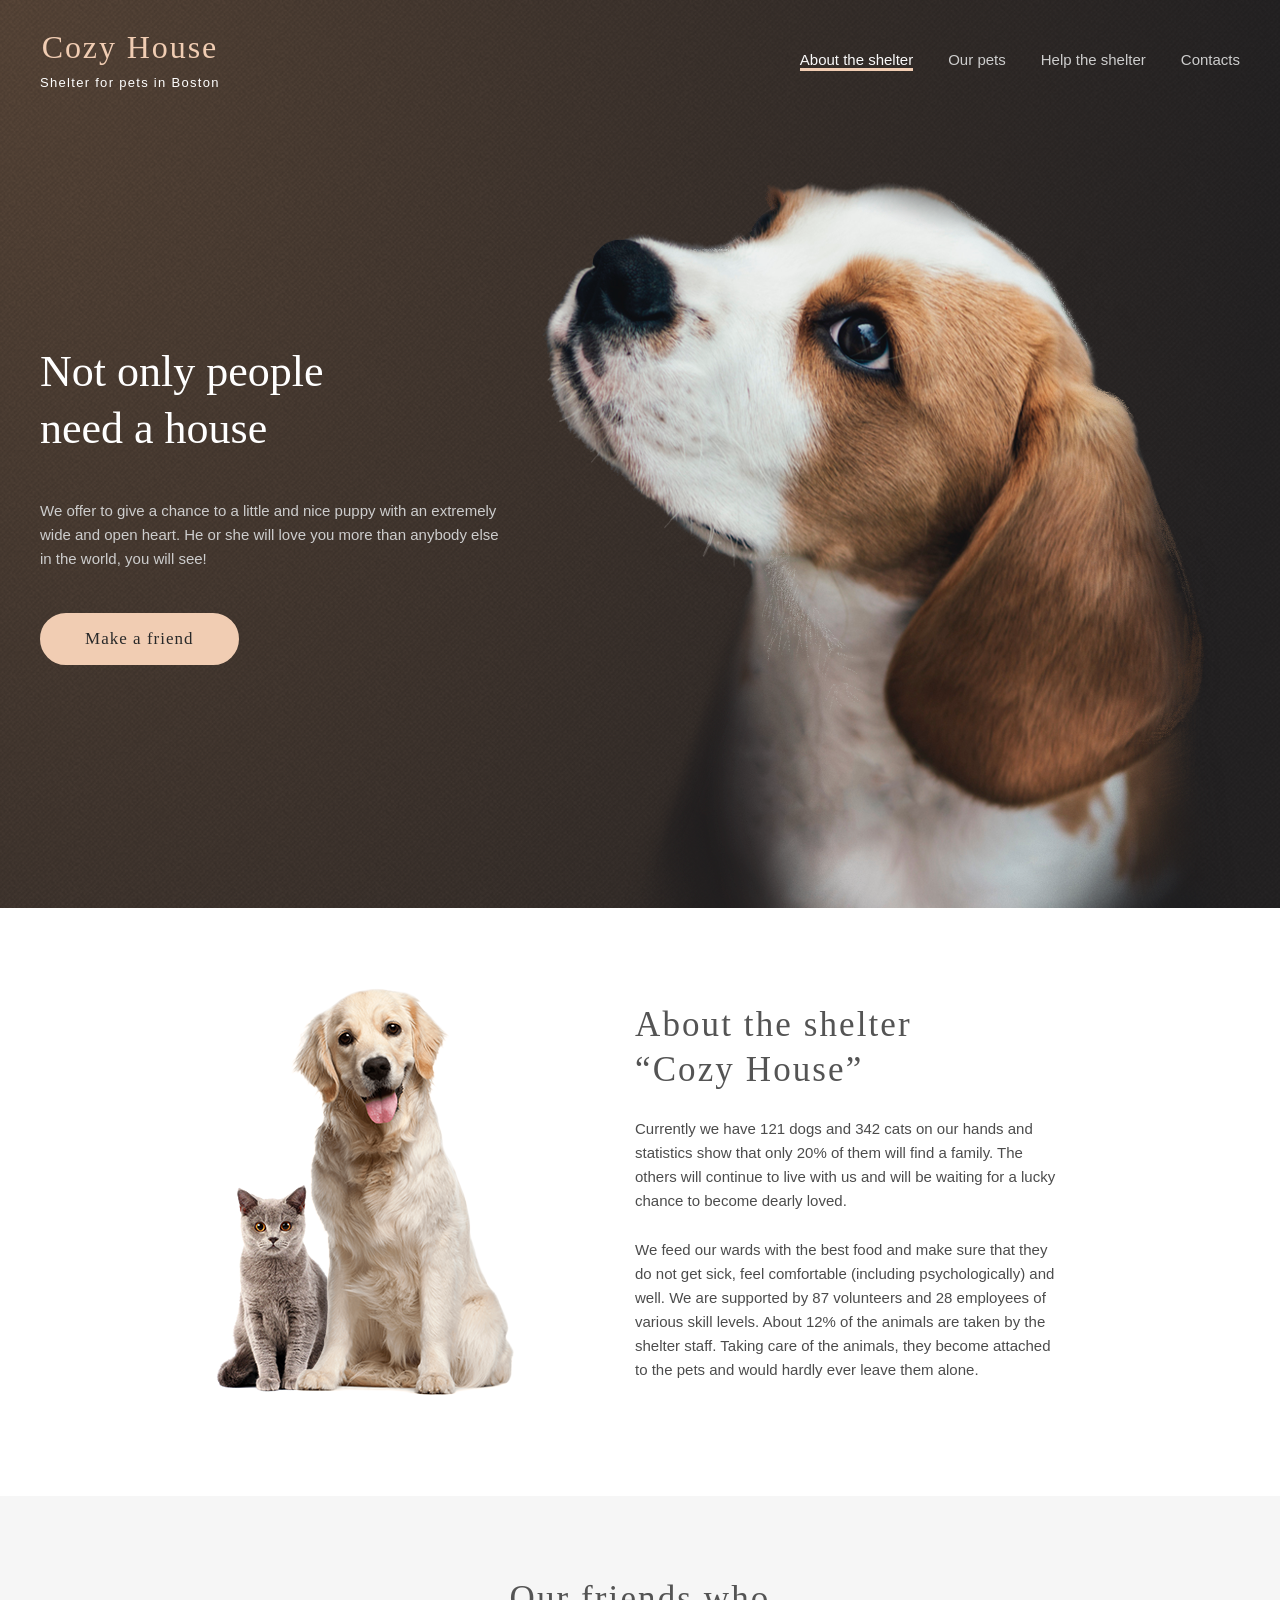
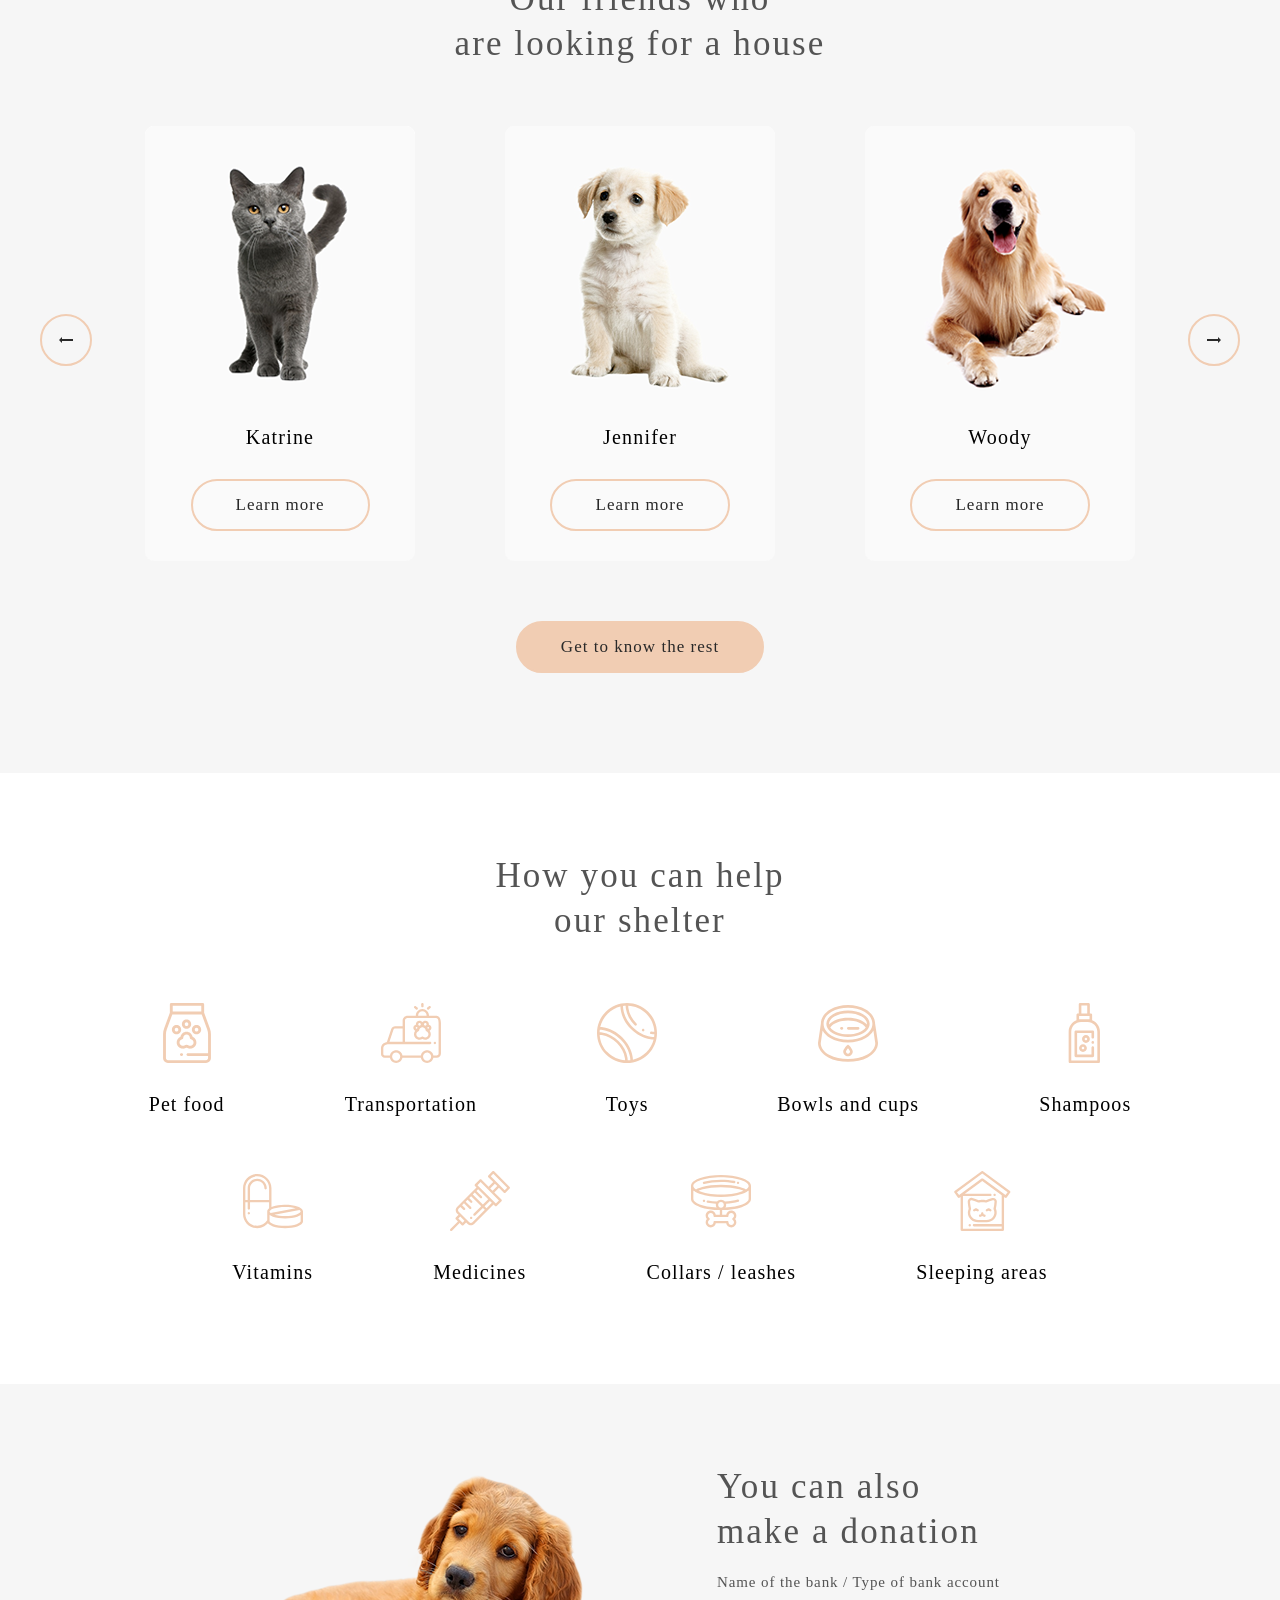
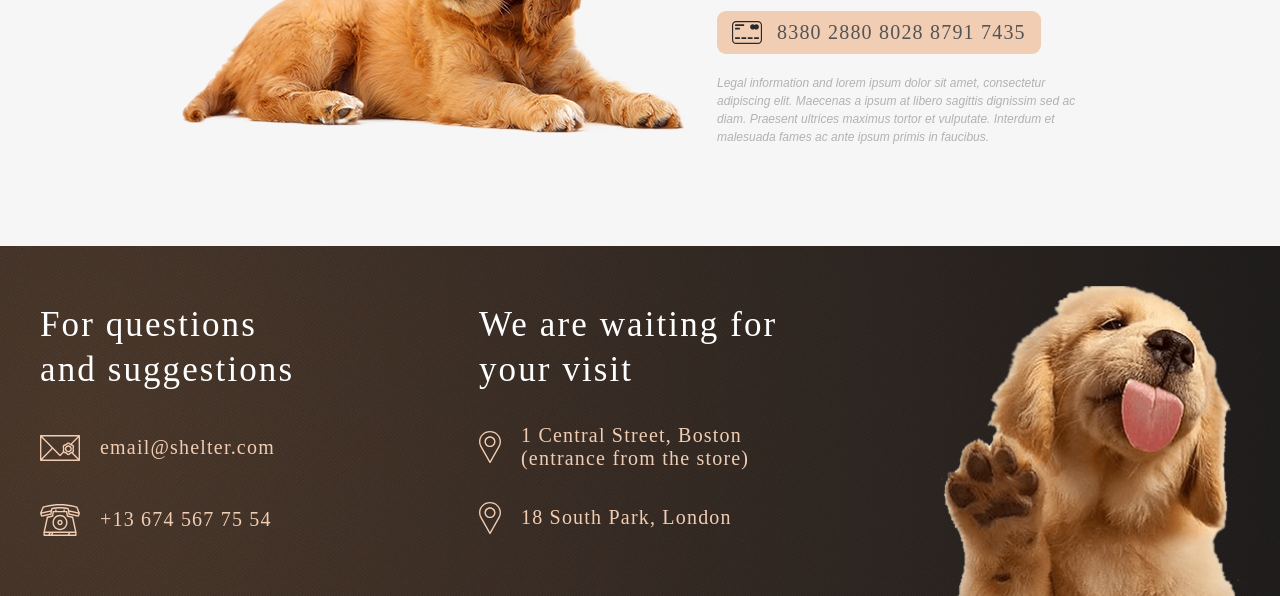
==== index.html @ 6a9ddcf7 "initial commit" ====
<!DOCTYPE html>
<html lang="en">
<head>
    <meta charset="UTF-8">
    <meta http-equiv="X-UA-Compatible" content="IE=edge">
    <meta name="viewport" content="width=device-width, initial-scale=1.0">     
    <title>Cozy house</title>

    <link rel="stylesheet" href="style.css">
    <link rel="icon" href="/assets/favicon/favicon.png">
</head>
<body>
    <div class="wrapper">
<!-- header -->

        <header class="header">
            <div class="header__container">
                <a class="header__logo">
                    <h2 class="logo-title title">Cozy House</h2>
                    <div class="logo-text">Shelter for pets in Boston</div>
                </a>
                <div class="menu__burger" id="menu__burger">
                    <svg width="30" height="22" viewBox="0 0 30 22" fill="none" xmlns="http://www.w3.org/2000/svg">
                    <line y1="21" x2="30" y2="21" stroke="#F1CDB3" stroke-width="2"/>
                    <line y1="11" x2="30" y2="11" stroke="#F1CDB3" stroke-width="2"/>
                    <line y1="1" x2="30" y2="1" stroke="#F1CDB3" stroke-width="2"/>
                    </svg>
                </div>
                <div class="bg__shadowing" id="bg__shadowing"></div>
                <nav id="header__menu" class="header__menu menu">
                    <ul class="menu__list">
                        <li class="menu__item link-inactive">
                            <a class="menu__link active">About the shelter</a>
                        </li>
                        <li class="menu__item">
                            <a href="pets/" class="menu__link">Our pets</a>
                        </li>
                        <li class="menu__item">
                            <a href="#help" class="menu__link">Help the shelter</a>
                        </li>
                        <li class="menu__item">
                            <a href="#contacts" class="menu__link">Contacts</a>
                        </li>
                    </ul>
                </nav>
            </div>
        </header>
    
<!-- main -->

        <main class="main">
            <section class="start-screen">
                <div class="start-screen__container">
                    <div class="start-screen__content">
                        <h1 class="start-screen__title title">Not only people<br>need a house</h1>
                        <div class="start-screen__text">We offer to give a chance to a little and nice puppy with an extremely wide and open heart. He or she will love you more than anybody else in the world, you will see!</div>
                        <a href="#our-friends" class="make-a-friend__rounded-button filled">Make a friend</a>
                    </div>
                    <div class="start-screen__image">
                        <img class="start-image" src="/assets/images/start-screen-puppy.png" alt="puppy">
                    </div>
                </div>
            </section>

            <section class="about-the-shelter section-padding">
                <div class="about-the-shelter__container">
                    <div class="about-the-shelter__content">
                        <div class="about-the-shelter__image">
                            <img src="/assets/images/about-pets.png" alt="dog and cat">
                        </div>
                        <div class="about-the-shelter__text-block">
                            <h2 class="about-the-shelter__title title">About the shelter<br>“Cozy House”</h2>
                            <div class="about-the-shelter__text">Currently we have 121 dogs and 342 cats on our hands and statistics show that only 20% of them will find a family. The others will continue to live with us and will be waiting for a lucky chance to become dearly loved.</div>
                            <div class="about-the-shelter__text">We feed our wards with the best food and make sure that they do not get sick, feel comfortable (including psychologically) and well. We are supported by 87 volunteers and 28 employees of various skill levels. About 12% of the animals are taken by the shelter staff. Taking care of the animals, they become attached to the pets and would hardly ever leave them alone.</div>
                        </div>
                    </div>
                </div>
            </section>

            <section class="our-friends section-padding" id="our-friends">
                <div class="our-friends__container">
                    <h2 class="our-friends__title title">Our friends who<br>are looking for a house</h2>
                    <div class="our-friends__content">
                        <div class="arrow-button-container first">
                            <svg class="arrow-button" width="52" height="52" viewBox="0 0 52 52" fill="none" xmlns="http://www.w3.org/2000/svg">
                            <rect class="arrow-background" x="1" y="1" width="50" height="50" rx="25" fill="transparent" stroke="#F1CDB3" stroke-width="2"/>
                            <path d="M33 25V27H22V29L19 26L22 23V25H33Z" fill="#292929"/>
                            </svg>
                        </div>

                        <div class="card__carouselle">
                            <div class="card">
                                <div class="card__image"><img src="/assets/images/pets-katrine.png" alt="Katrine"></div>
                                <div class="card__content">
                                    <div class="card__name">Katrine</div>
                                    <div class="card__rounded-button">Learn more</div>
                                </div>
                            </div>
                            <div class="card">
                                <div class="card__image"><img src="/assets/images/pets-jennifer.png" alt="Jennifer"></div>
                                <div class="card__content">
                                    <div class="card__name">Jennifer</div>
                                    <div class="card__rounded-button">Learn more</div>
                                </div>
                            </div>
                            <div class="card">
                                <div class="card__image"><img src="/assets/images/pets-woody.png" alt="Woody"></div>
                                <div class="card__content">
                                    <div class="card__name">Woody</div>
                                    <div class="card__rounded-button">Learn more</div>
                                </div>
                            </div>
                        </div>

                        <div class="arrow-button-container  second">
                        <svg class="arrow-button" width="52" height="52" viewBox="0 0 52 52" fill="none" xmlns="http://www.w3.org/2000/svg">
                            <rect class="arrow-background" x="51" y="51" width="50" height="50" rx="25" transform="rotate(-180 51 51)" fill="transparent" stroke="#F1CDB3" stroke-width="2"/>
                            <path d="M19 27V25H30V23L33 26L30 29V27H19Z" fill="#292929"/>
                        </svg>
                        </div>
                    </div>
                    <a href="pets" class="our-friends__rounded-button filled">Get to know the rest</a>
                </div>
            </section>
            <section id="help" class="help section-padding">
                <div class="help__container">
                        <h2 class="help__title title">How you can help<br>our shelter</h2>
                        <div class="help__content">
                            <div class="help__item">
                                <img src="/assets/images/icon-pet-food.svg" alt="Pet food">
                                Pet food
                            </div>
                            <div class="help__item">
                                <img src="/assets/images/icon-transportation.svg" alt="Transportation">
                                Transportation
                            </div>
                            <div class="help__item">
                                <img src="/assets/images/icon-toys.svg" alt="Toys">
                                Toys
                            </div>
                            <div class="help__item">
                                <img src="/assets/images/icon-bowls-and-cups.svg" alt="Bowls and cups">
                                Bowls and cups
                            </div>
                            <div class="help__item">
                                <img src="/assets/images/icon-shampoos.svg" alt="Shampoos">
                                Shampoos
                            </div>
                            <div class="help__item">
                                <img src="/assets/images/icon-vitamins.svg" alt="Vitamins">
                                Vitamins
                            </div>
                            <div class="help__item">
                                <img src="/assets/images/icon-medicines.svg" alt="Medicines">
                                Medicines
                            </div>
                            <div class="help__item">
                                <img src="/assets/images/icon-collars-leashes.svg" alt="Collars / leashes">
                                Collars / leashes
                            </div>
                            <div class="help__item">
                                <img src="/assets/images/icon-sleeping-area.svg" alt="Sleeping areas">
                                Sleeping areas
                            </div>
                        </div>
                </div>
            </section>
            <section class="donation section-padding">
                <div class="donation__container">
                    <div class="donation__content">
                        <div class="donation__image">
                            <img src="/assets/images/donation-dog.png" alt="doggy">
                        </div>
                        <div class="donation__content-text">
                            <h2 class="donation__title title">You can also<br>make a donation</h2>
                            <h3 class="donation__subtitle">Name of the bank / Type of bank account</h3>
                            <div>
                                <a href="" class="card-number">
                                    <img src="/assets/images/credit-card.svg" alt="credit card">
                                    8380 2880 8028 8791 7435
                                </a>
                            </div>
                            <div class="donation__text">Legal information and lorem ipsum dolor sit amet, consectetur adipiscing elit. Maecenas a ipsum at libero sagittis dignissim sed ac diam. Praesent ultrices maximus tortor et vulputate. Interdum et malesuada fames ac ante ipsum primis in faucibus.</div>    
                        </div>
                    </div>
                </div>
            </section>
        </main>

<!-- footer -->

        <footer class="footer" id="contacts">
            <div class="footer__container">
                <div class="footer__text-boxes">
                    <div class="footer__text-box first">
                        <h2 class="footer__title title">For questions and suggestions</h2>
                        <a class="footer__info footer__email" href="https://mail.google.com" target="_blank">
                            <img src="/assets/images/icon-email.svg" alt="mail icon">
                             email@shelter.com
                        </a>
                        <a href="tel:+136745677554" class="footer__info footer__phone">
                            <img src="/assets/images/icon-phone.svg" alt="phone icon">
                            +13 674 567 75 54
                        </a>
                    </div>
                    <div class="footer__text-box second">
                        <h2 class="footer__title title">We are waiting for your visit</h2>
                        <a target="_blank" href="https://www.google.com/maps/place/%E6%B5%B7%E8%80%81%E6%B1%9F%E5%9C%B0%E5%8C%BA+%E3%82%B0%E3%83%A9%E3%82%A6%E3%83%B3%E3%83%89/@34.6993271,135.4709616,17.41z/data=!4m15!1m8!3m7!1s0x34674e0fd77f192f:0xf54275d47c665244!2z0K_Qv9C-0L3QuNGP!3b1!8m2!3d36.204824!4d138.252924!16zL20vMDNfM2Q!3m5!1s0x6000e700827a550d:0x4645a8ccb8700283!8m2!3d34.7010321!4d135.4695604!16s%2Fg%2F11jfl_g481" class="footer__info footer__adress">
                            <img src="/assets/images/icon-marker.svg" alt="marker icon">
                            1 Central Street, Boston<br>(entrance from the store)
                        </a>
                        <a target="_blank" href="https://www.google.com/mapshttps://www.google.com/maps/place/%E6%B5%B7%E8%80%81%E6%B1%9F%E5%9C%B0%E5%8C%BA+%E3%82%B0%E3%83%A9%E3%82%A6%E3%83%B3%E3%83%89/@34.6993271,135.4709616,17.41z/data=!4m15!1m8!3m7!1s0x34674e0fd77f192f:0xf54275d47c665244!2z0K_Qv9C-0L3QuNGP!3b1!8m2!3d36.204824!4d138.252924!16zL20vMDNfM2Q!3m5!1s0x6000e700827a550d:0x4645a8ccb8700283!8m2!3d34.7010321!4d135.4695604!16s%2Fg%2F11jfl_g481" class="footer__info footer__adress">
                            <img src="/assets/images/icon-marker.svg" alt="marker icon">
                            18 South Park, London
                        </a>
                    </div>
                </div>
                <div class="foooter__image">
                    <img src="/assets/images/footer-puppy.png" alt="doggy">
                </div>
            </div>
        </footer>
    </div>
    <script src="index.js"></script>
</body>
</html>
---- style.css ----
/* обнуление */
*,
*::before,
*::after {
    padding: 0;
    margin: 0;
    border: 0;
    box-sizing: border-box;
}
a {
    text-decoration: none;
}
ul,li,ol {
    list-style: none;
}
img {
    vertical-align: top;
}
h1,h2,h3,h4,h5,h6 {
    font-weight: inherit;
    font-size: inherit;
}
h2 {
    font-size: 35px;
    line-height: 1.2857142;
    color: #545454;
    letter-spacing: 0.06em;
}
html, body {
    line-height: 1;
    height: 100%;
}
body {
    font-family: Arial;
    font-size: 15px;
    line-height: 1.6;
}
body.locked {
    overflow: hidden;
}
html {
    scroll-behavior: smooth;
}
.wrapper {
    display: flex;
    flex-direction: column;
    overflow: hidden;
    min-height: 100%;

}
.main{
    flex: 1 1 auto;
}
::-webkit-scrollbar {
    width: 0;
}
[class*="__container"] {
    max-width: 1260px;
    padding: 0 30px;
    margin: 0 auto;
}
[class*="__rounded-button"] {
    display: inline-block;
    border-radius: 100px;
    padding: 13px 43px;
    border: 2px solid var(--accent);
    font-family: Georgia;
    text-align: center;
    font-size: 17px;
    line-height: 1.3;
    color: #292929;
    transition: 0.4s ease;
    letter-spacing: 0.06em;
}
[class*="__rounded-button"]:hover {
    background-color: #FDDCC4;
    border-color: #FDDCC4;
}
.filled {
    background-color: var(--accent);
}
.title {
    font-family: Georgia;
}
.section-padding {
    padding: 80px 0 100px 0;
}
/* --------------------------- */
:root {
    --light-gray: #CDCDCD;
    --dark-gray: #4C4C4C;
    --accent: #F1CDB3;
}
/* --------------------------- */

.header {
    position: absolute;
    width: 100%;
    top: 0;
    left: 0;
    z-index: 100;
}
.header__container {
    display: flex;
    min-height: 60px;
    margin: 30px auto;
}
.header__logo {
    cursor: default;
    display: flex;
    flex-direction: column;
    gap: 10px;
}
.logo-title {
    color: var(--accent);
    letter-spacing: 0.06em;
    line-height: 1.1;
    text-align: center;
    font-size: 32px;
}
.logo-text {
    color: #FFFFFF;
    letter-spacing: 0.1em;
    font-size: 13px;
    font-family: Arial;
    line-height: 1.153846;
    text-align: center;
}

/* Menu */

.menu__burger {
    display: none;
    cursor: pointer;
}
.header__menu {
    flex: 1 1 auto;
}
.menu {
    display: flex;
    justify-content: flex-end;
    align-items: center;
}
.menu__list {
    display: flex;
    gap: 35px;
}
.menu__link {
    
    line-height: 1.6;
    color: var(--light-gray);
    transition: 0.4s ease;
}
.menu__link:hover {
    color:#FAFAFA;
}
.menu__link.active {
    color:#FAFAFA;
    border-bottom: 3px solid #F1CDB3;
}
.link-inactive {
    cursor: default;
}

/* MAIN */

/* Start-menu */

.start-screen {
    background: url(/assets/images/noise_transparent.png) center/8%, radial-gradient(100% 215.42% at 0% 0%, #5B483A 0%, #262425 100%), #211f20;
    padding: 180px 0 0 0;
}
.start-screen__container {
    display: flex;
    flex-direction: row;
    justify-content: space-between;
    gap: 42px;
}
.start-screen__content {
    padding: 163px 0 0 0;
}
.start-screen__title {
    font-size: 44px;
    line-height: 1.3;
    color: #fff;
}
.start-screen__text {
    margin: 42px 0;
    color: var(--light-gray);
}
.start-image {
    width: 698px;
}

/* About the shelter */

.about-the-shelter__content {
    display: flex;
    flex-direction: row;
    justify-content: space-between;
    padding: 0 175px;
}
.about-the-shelter__text-block {
    display: flex;
    flex-direction: column;
    max-width: 430px;
    gap: 25px;
    margin: 14px 0;
}
.about-the-shelter__text {
    color: #4C4C4C;
}

/* Our friends */

.our-friends {
    background-color: #F6F6F6;
}
.our-friends__container {
    display: flex;
    flex-direction: column;
    align-items: center;
    gap: 60px;
}
.our-friends__title {
    max-width: 400px;
    text-align: center;
}
.our-friends__content {
    display: flex;
    flex-direction: row;
    gap: clamp(0.75rem, -3.0938rem + 8.0078vw, 3.3125rem);
    align-items: center;
}
.card__carouselle {
    display: flex;
    gap: clamp(2.5rem, -2.1875rem + 9.7656vw, 5.625rem);
}
.card {
    display: flex;
    flex-direction: column;
    background-color: #FAFAFA;
    border-radius: 9px;
    transition: 0.4s ease;
}
.card:hover > .card__content >.card__rounded-button {
    background-color: #FDDCC4;
    border-color: #FDDCC4;
}
.card:hover {
    background: #FFFFFF;
    box-shadow: 0px 2px 35px 14px rgba(13, 13, 13, 0.04);
}
.card__content {
    display: flex;
    flex-direction: column;
    gap: 30px;
    align-items: center;
    padding: 30px 0;
}
.card__name {
    font-size: 20px;
    font-family: Georgia;
    line-height: 1.15;
    letter-spacing: 0.06em;
}
.arrow-background {
    transition: 0.4s ease-in-out;
}
.arrow-button:hover > .arrow-background {
    stroke: #FDDCC4;
    fill: #FDDCC4;
}


/* Help */


.help__container {
    display: flex;
    flex-direction: column;
    align-items: center;
    gap: 60px;
}
.help__title {
    text-align: center;
}
.help__content {
    display: flex;
    gap: 55px 120px;
    flex-wrap: wrap;
    justify-content: center;
    padding: 0px 87px;
}
.help__item {
    display: flex;
    flex-direction: column;
    align-items: center;
    font-family: Georgia;
    font-size: 20px;
    line-height: 1.15;
    letter-spacing: 0.055em;
    gap: 30px;
}

/* donation */

.donation {
    background-color: #F6F6F6;
}
.donation__content {
    display: flex;
    flex-direction: row;
    gap: 30px;
    padding: 0 142px;
}
.donation__content-text {
    display: flex;
    flex-direction: column;
    max-width: 380px;
    gap: 20px;
}
.donation__subtitle {
    font-family: 'Georgia';
    font-style: normal;
    font-size: 15px;
    line-height: 1.1;
    letter-spacing: 0.06em;
    color: #545454;
}
.card-number {
    display: inline-flex;
    gap: 15px;
    padding: 10px 15px;
    background-color: var(--accent);
    font-family: 'Georgia';
    font-style: normal;
    font-size: 20px;
    line-height: 1.15;
    color: #545454;
    border-radius: 9px;
    transition: 0.4s ease;
    letter-spacing: 0.06em;
}
.card-number:hover {
    background-color: #FDDCC4;
}
.donation__text {
    font-style: italic;
    font-size: 12px;
    line-height: 1.5;
    color: #B2B2B2;
}
.donation__image {
    display: flex;
    align-items: center;
}
.donation__image>img {
    height: 261px;
}



/* footer */

.footer {
    background: url(/assets/images/noise_transparent.png), radial-gradient(110.67% 538.64% at 5.73% 50%, #513D2F 0%, #1A1A1C 100%), #211F20;
}
.footer__container {
    display: flex;
    flex-direction: row;
    justify-content: space-between;
    padding-top: 40px;
}
.footer__text-boxes {
    display: flex;
    gap: 160px;
}
.footer__text-box {
    display: flex;
    flex-direction: column;
    margin-top: 16px;
}
.footer__text-box.second {
    gap: 32px;
}
.footer__text-box.first {
    gap: 40px;
}
.footer__text-box.first>.footer__title {
    width: 279px;
}
.footer__text-box.second>.footer__title {
    width: 302px;
}
.footer__title {
    color: #FFFFFF;
}
.footer__info {
    display: flex;
    flex-direction: row;
    align-items: center;
    gap: 20px;
    font-size: 20px;
    line-height: 1.15;
    color: var(--accent);
    font-family: Georgia;
    letter-spacing: 0.06em;
    transition: 0.4s ease;
}
.footer__info:hover {
    color: #FDDCC4;
}

/* adaptive */

@media (max-width: 1200px) {

    [class*="__container"] {
        max-width: 748px;
        padding: 0 20px;
    }

    /* main */

    /* Start screen section */
    .start-screen {
        padding: 150px 0 0 0;
    }
    .start-image {
        width: clamp(35.5625rem, 23.4688rem + 25.1953vw, 43.625rem);
        
    }
    .start-screen__container {
        flex-direction: column;
        gap: 100px;
    }
    .start-screen__image {
        display: flex;
        justify-content: end;
    }
    .start-screen__content {
        margin: 0 auto;
        padding: 0;

        width: clamp(28.75rem, -9.997rem + 80.7229vw, 45.5rem);
        display: flex;
        flex-direction: column;
    }
    .make-a-friend__rounded-button {
        width: fit-content;
        align-self: center;
    }

    /* about section */

    .about-the-shelter__content {
        align-items: center;
        flex-direction: column;
        gap: 80px;
        padding: 0;
    }
    .about-the-shelter__image {
        order: 2;
    }
    .about-the-shelter__text-block {
        margin: 0;
        max-width: 100%;
        width: clamp(26.875rem, -16.2093rem + 89.759vw, 45.5rem);
    }


    /* Our friends section */

    .card:nth-child(3){
        display: none;
    }

    /* Help section */

    .help__content {
        padding: 0 39px;
        column-gap: 60px;
        row-gap: 55px;
        justify-content: space-between;
    }
    .help__item {
        width: 170px;
        height: 113px;
    }

    /* Donation section */

    .donation__content {
        flex-direction: column;
        padding: 0;
        align-items: center;
        gap: 60px;
    }
    .donation__image {
        order: 2;
    }

    /* footer section */

    .footer__container {
        justify-content: center;
        gap: 65px;
        padding-top: 14px;
        flex-wrap: wrap;
    }
    .footer__text-boxes {
        gap: 60px;
        padding: 0 34px;
    }
    .footer__text-box.second {
        gap: 33px;
    }
    .footer__text-box>.title {
        width: 279px;
    }


}

@media (max-width: 767px) {
    [class*="__container"] {
        width: clamp(18.75rem, -1.2947rem + 100.2237vw, 46.75rem);
        padding: 0;
    }
    .section-padding {
        padding: 42px 0;
    }
    .title {
        font-size: 25px;
        text-align: center;
        letter-spacing: 0.06em;
    }
    .header__container {
        padding: 0 10px;
    }
    .logo-title {
        font-size: 32px;
    }
    .header__container {
        justify-content: space-between;
    }
    
    .header__menu {
        position: fixed;
        z-index: 2;
        top: 0;
        right: -100%;
        background-color: #292929;
        width: 320px;
        height: 100vh;
        justify-content: center;
        align-items: baseline;
        transition: 0.4s ease-in-out;
    }
    .header__menu.active {
        right: 0;
    }
    .bg__shadowing {
        display: block;
        position: fixed;
        top: 0;
        right: 0;
        z-index: 0;
        width: 100vw;
        height: 100vh;
        background-color: rgba(41, 41, 41, 0.6);
        opacity: 0;
        visibility: hidden;
        transition: 0.4s ease-in-out;
    }
    .bg__shadowing.active {
        visibility: visible;
        opacity: 1;
    }
    .menu__list {
        flex-direction: column;
        gap: 40px;
        margin-top: 248px;
    }
    .menu__item {
        text-align: center;
        font-size: 32px;
        line-height: 160%;
    }
    .menu__burger {
        display: flex;
        align-items: center;
        transition: 0.4s ease-in-out;
    }
    .menu__burger.active {
        position: fixed;
        right: 20px;
        top: 45px;
        z-index: 3;
        transform: rotate(90deg);
    }

    /* Start screen section */

    .start-screen {
        padding: 150px 0 0 0;
    }
    .start-image {
        width: clamp(16.25rem, 2.4245rem + 69.1275vw, 35.5625rem);
        
    }
    .start-screen__container {
        flex-direction: column;
        gap: 105px;
    }
    .start-screen__image {
        display: flex;
        justify-content: end;
    }
    .start-screen__content {
        width: clamp(18.75rem, 11.5912rem + 35.7942vw, 28.75rem);

    }
    .start-screen__text {
        text-align: center;
        margin: 42px 0;
    }



    .about-the-shelter__text-block {
        padding: 0 15px;
        gap: 0;
    }
    .about-the-shelter__text {
        text-align:justify;
    }
    .about-the-shelter__text:nth-child(2){
        margin: 25px 0 22px 0;
    }
    .about-the-shelter__content {
        gap: 42px;
    }
    .about-the-shelter__image>img {
        width: clamp(16.25rem, 14.4603rem + 8.9485vw, 18.75rem);
    }



    .card:nth-child(2) {
        display: none;
    }
    .our-friends__container {
        gap: 42px;
    }
    .our-friends__content {
        flex-direction: row;
        flex-wrap: wrap;
        justify-content: center;
        row-gap: 20px;
        column-gap: 80px;
        width: 270px;
    }
    .our-friends__content>.card__carouselle {
        order: 1;
    }
    .arrow-button-container {
        display: flex;
        width: fit-content;
    }
    .arrow-button-container.first {
        order: 2;
    }
    .arrow-button-container.second {
        order: 2;
    }


    .help__container {
        gap: 42px;
    }
    .help__content {
        padding: 0 5px;
        gap: 30px;
    }
    .help__item {
        font-size: 15px;
        line-height: 1.1;
        height: 87px;
        width: 130px;
        gap: 20px;
    }
    .help__item>img {
        height: 50px;
        width: 50px;
    }

    .donation__content {
        gap: 42px;
    }
    .donation__image>img {
        width: clamp(16.25rem, 5.288rem + 54.8098vw, 31.5625rem);
        height: clamp(8.45rem, 2.8214rem + 28.1432vw, 16.3125rem);
    }
    .donation__content-text {
        align-items: center;
    }
    .donation__subtitle {
        font-size: 15px;
        line-height: 1.6;
        text-align: center;
        letter-spacing: 0;
    }
    .card-number {
        font-size: 15px;
        line-height: 1.1;
        align-items: center;
    }
    .donation__text {
        text-align: justify;
        padding: 0 10px;
    }
    .footer__container {
        gap: 42px;
    }
    .footer__text-boxes {
        flex-wrap: wrap;
        justify-content: center;
        padding: 30px 0 0 0;
        gap: 40px;
    }
    .footer__text-box {
        margin: 0;
    }
    .footer__text-box.first {
        align-items: center;
    }
    .footer__text-box.second {
        gap: 40px;
    }
    .footer__text-box.second>.title {
        width: 270px;
        align-self: center;
    }
    .foooter__image>img {
        width: clamp(16.25rem, 14.4603rem + 8.9485vw, 18.75rem);
    }
}
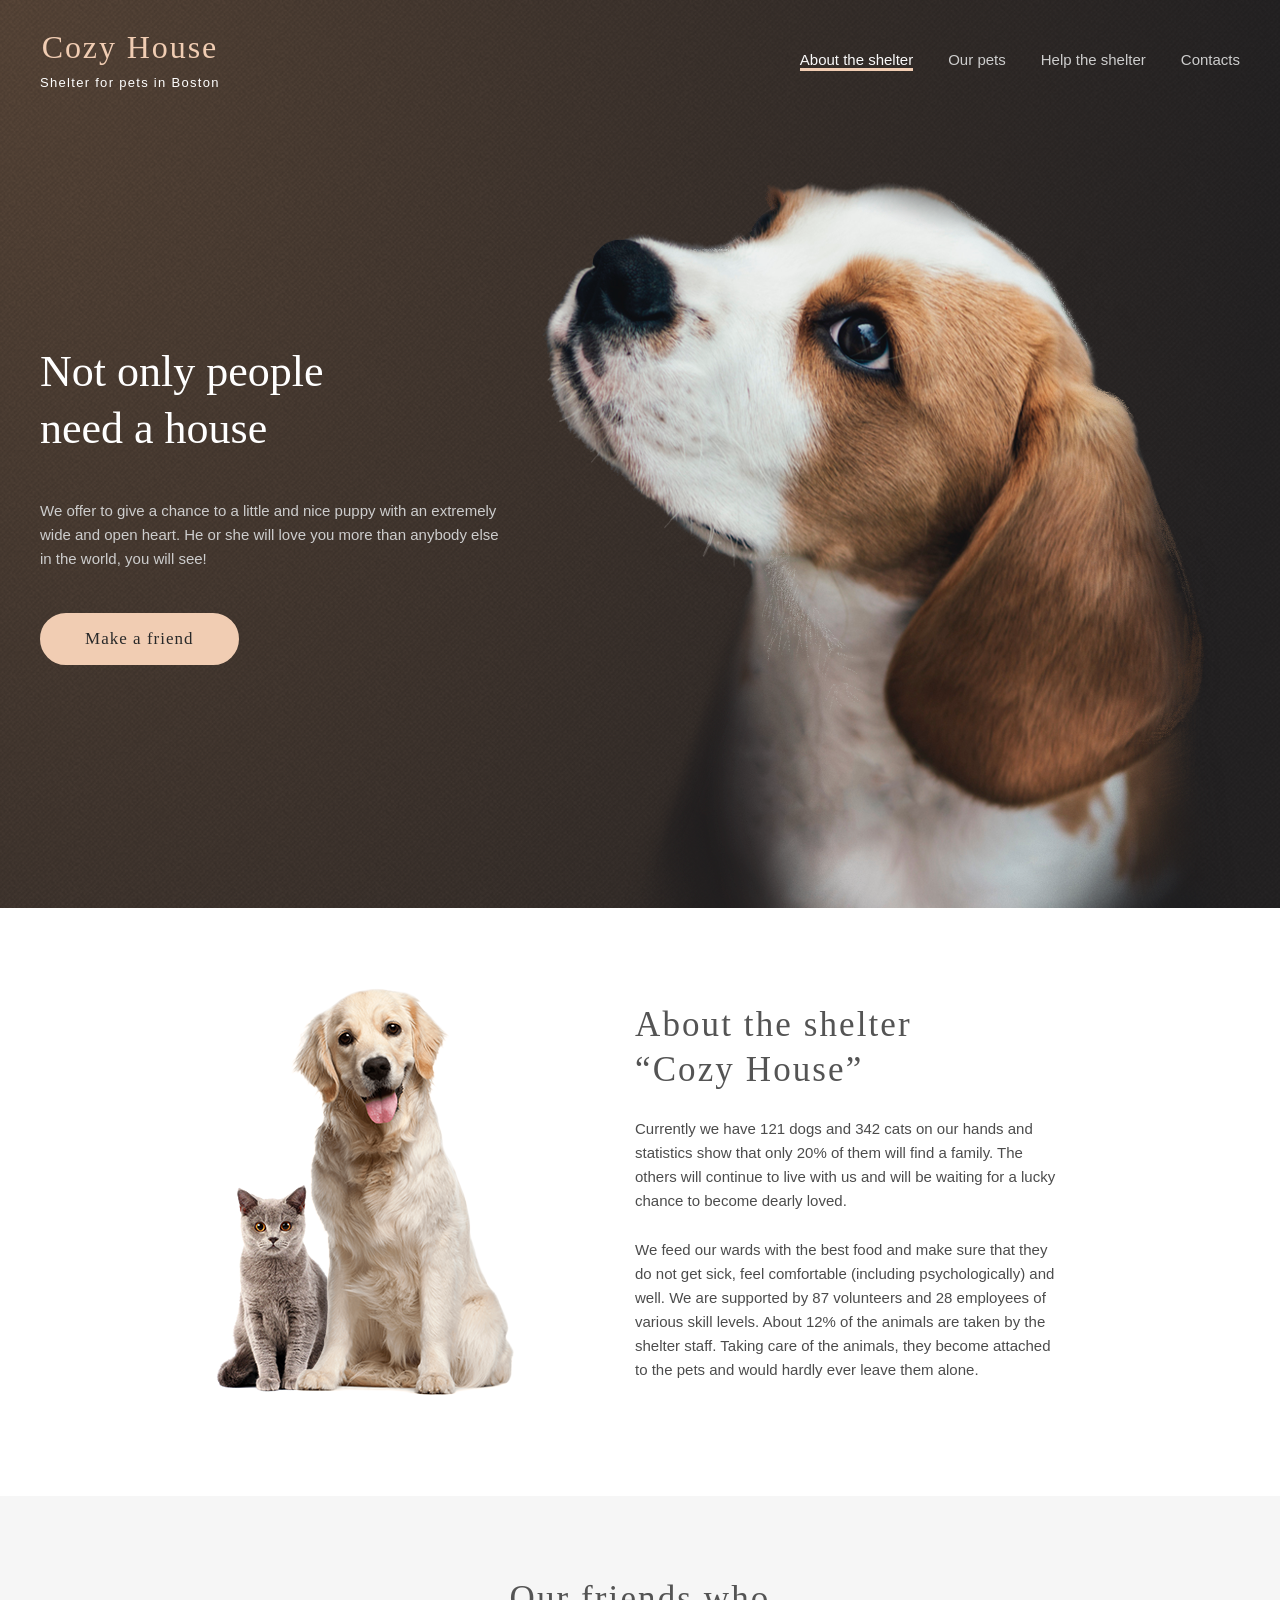
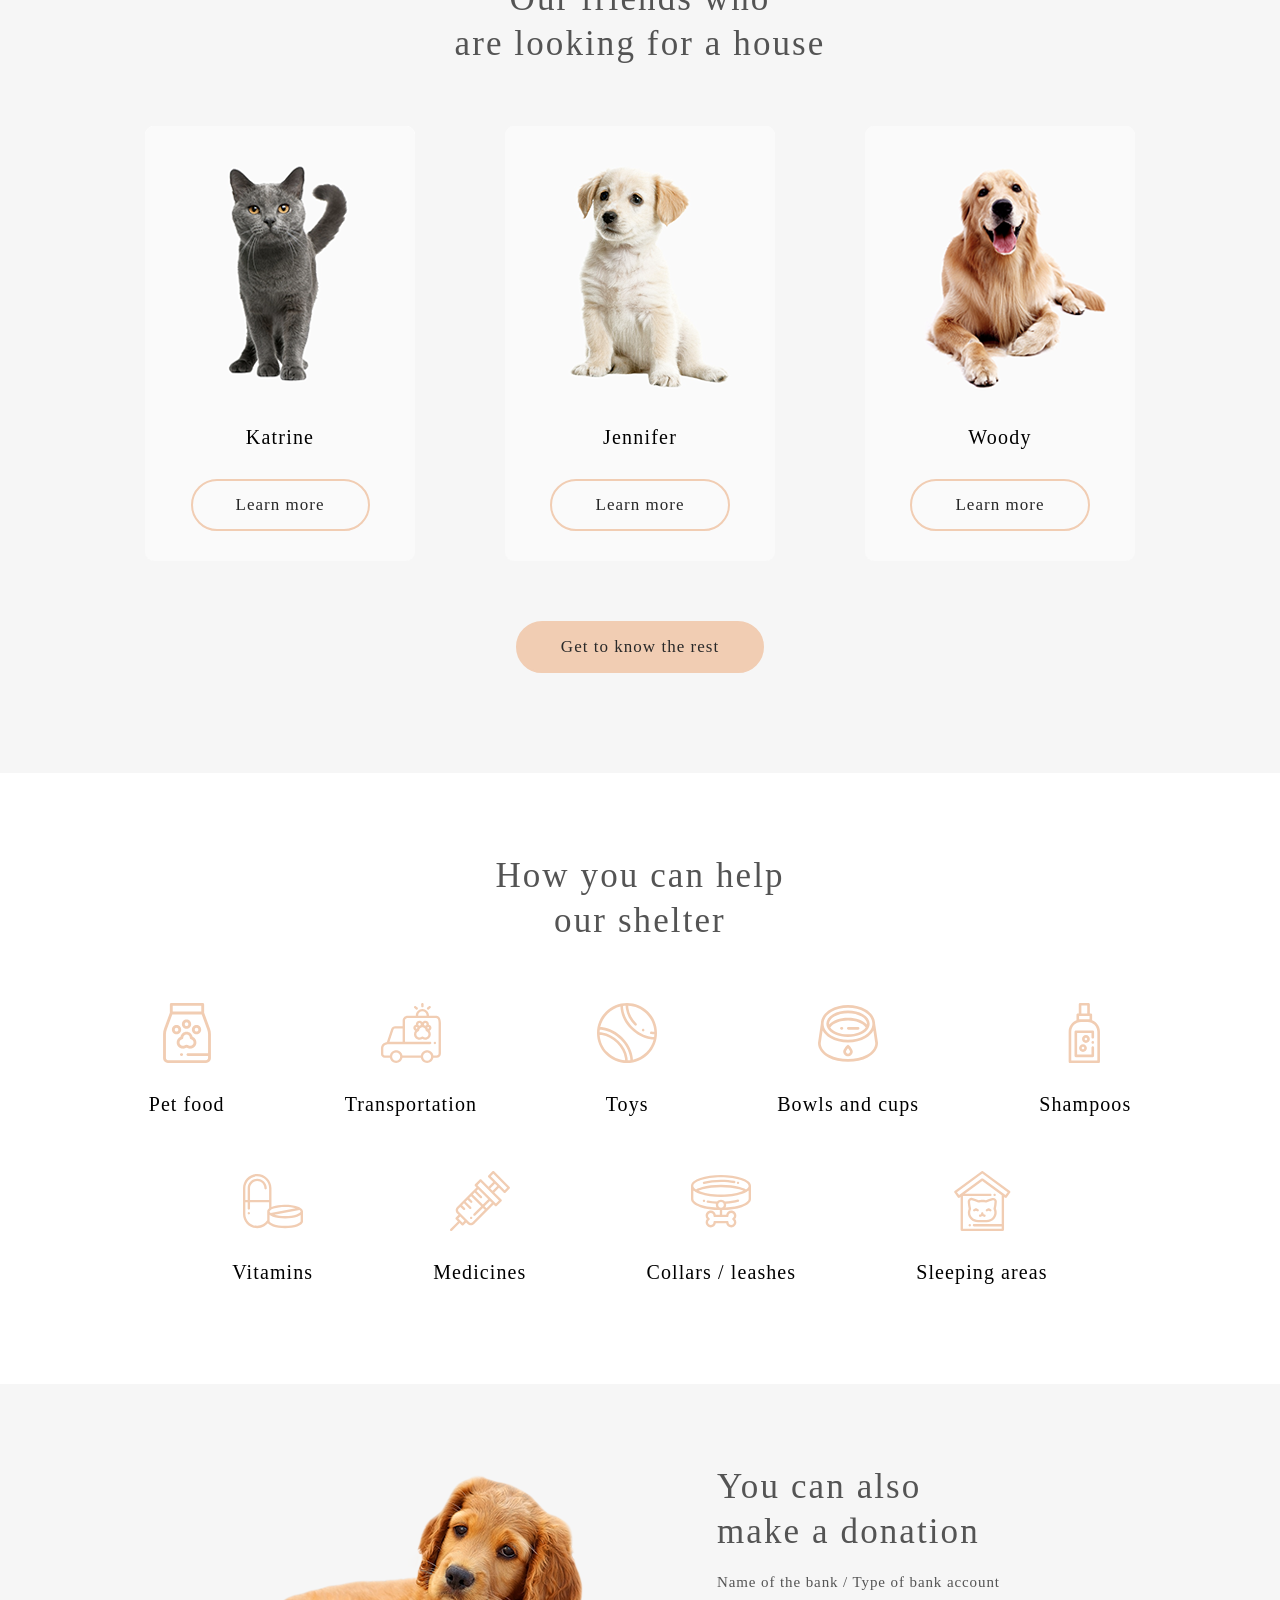
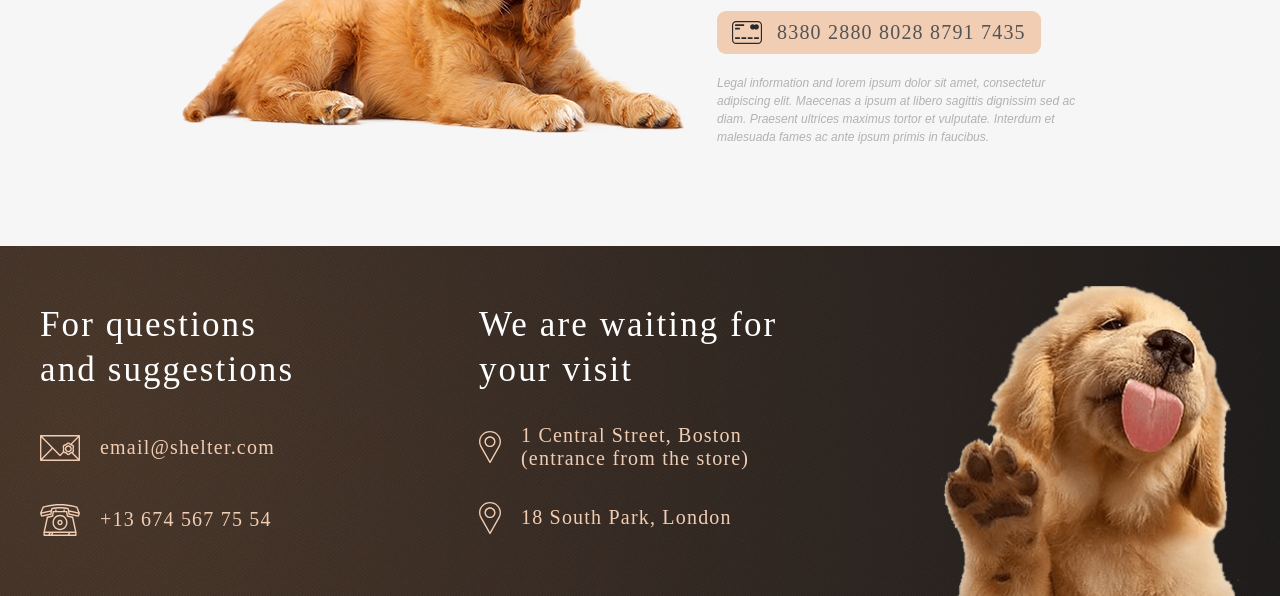
==== commit cffb8ee3: "feat: update styles and add modal" ====
--- a/index.html
+++ b/index.html
@@ -1,226 +1,370 @@
-<!DOCTYPE html>
+<!doctype html>
 <html lang="en">
-<head>
-    <meta charset="UTF-8">
-    <meta http-equiv="X-UA-Compatible" content="IE=edge">
-    <meta name="viewport" content="width=device-width, initial-scale=1.0">     
+  <head>
+    <meta charset="UTF-8" />
+    <meta http-equiv="X-UA-Compatible" content="IE=edge" />
+    <meta name="viewport" content="width=device-width, initial-scale=1.0" />
     <title>Cozy house</title>
 
-    <link rel="stylesheet" href="style.css">
-    <link rel="icon" href="/assets/favicon/favicon.png">
-</head>
-<body>
+    <link rel="stylesheet" href="style.css" />
+    <link rel="icon" href="/assets/favicon/favicon.png" />
+  </head>
+  <body>
     <div class="wrapper">
-<!-- header -->
-
-        <header class="header">
-            <div class="header__container">
-                <a class="header__logo">
-                    <h2 class="logo-title title">Cozy House</h2>
-                    <div class="logo-text">Shelter for pets in Boston</div>
-                </a>
-                <div class="menu__burger" id="menu__burger">
-                    <svg width="30" height="22" viewBox="0 0 30 22" fill="none" xmlns="http://www.w3.org/2000/svg">
-                    <line y1="21" x2="30" y2="21" stroke="#F1CDB3" stroke-width="2"/>
-                    <line y1="11" x2="30" y2="11" stroke="#F1CDB3" stroke-width="2"/>
-                    <line y1="1" x2="30" y2="1" stroke="#F1CDB3" stroke-width="2"/>
-                    </svg>
-                </div>
-                <div class="bg__shadowing" id="bg__shadowing"></div>
-                <nav id="header__menu" class="header__menu menu">
-                    <ul class="menu__list">
-                        <li class="menu__item link-inactive">
-                            <a class="menu__link active">About the shelter</a>
-                        </li>
-                        <li class="menu__item">
-                            <a href="pets/" class="menu__link">Our pets</a>
-                        </li>
-                        <li class="menu__item">
-                            <a href="#help" class="menu__link">Help the shelter</a>
-                        </li>
-                        <li class="menu__item">
-                            <a href="#contacts" class="menu__link">Contacts</a>
-                        </li>
-                    </ul>
-                </nav>
-            </div>
-        </header>
-    
-<!-- main -->
-
-        <main class="main">
-            <section class="start-screen">
-                <div class="start-screen__container">
-                    <div class="start-screen__content">
-                        <h1 class="start-screen__title title">Not only people<br>need a house</h1>
-                        <div class="start-screen__text">We offer to give a chance to a little and nice puppy with an extremely wide and open heart. He or she will love you more than anybody else in the world, you will see!</div>
-                        <a href="#our-friends" class="make-a-friend__rounded-button filled">Make a friend</a>
-                    </div>
-                    <div class="start-screen__image">
-                        <img class="start-image" src="/assets/images/start-screen-puppy.png" alt="puppy">
-                    </div>
-                </div>
-            </section>
-
-            <section class="about-the-shelter section-padding">
-                <div class="about-the-shelter__container">
-                    <div class="about-the-shelter__content">
-                        <div class="about-the-shelter__image">
-                            <img src="/assets/images/about-pets.png" alt="dog and cat">
-                        </div>
-                        <div class="about-the-shelter__text-block">
-                            <h2 class="about-the-shelter__title title">About the shelter<br>“Cozy House”</h2>
-                            <div class="about-the-shelter__text">Currently we have 121 dogs and 342 cats on our hands and statistics show that only 20% of them will find a family. The others will continue to live with us and will be waiting for a lucky chance to become dearly loved.</div>
-                            <div class="about-the-shelter__text">We feed our wards with the best food and make sure that they do not get sick, feel comfortable (including psychologically) and well. We are supported by 87 volunteers and 28 employees of various skill levels. About 12% of the animals are taken by the shelter staff. Taking care of the animals, they become attached to the pets and would hardly ever leave them alone.</div>
-                        </div>
-                    </div>
-                </div>
-            </section>
-
-            <section class="our-friends section-padding" id="our-friends">
-                <div class="our-friends__container">
-                    <h2 class="our-friends__title title">Our friends who<br>are looking for a house</h2>
-                    <div class="our-friends__content">
-                        <div class="arrow-button-container first">
-                            <svg class="arrow-button" width="52" height="52" viewBox="0 0 52 52" fill="none" xmlns="http://www.w3.org/2000/svg">
-                            <rect class="arrow-background" x="1" y="1" width="50" height="50" rx="25" fill="transparent" stroke="#F1CDB3" stroke-width="2"/>
-                            <path d="M33 25V27H22V29L19 26L22 23V25H33Z" fill="#292929"/>
-                            </svg>
-                        </div>
-
-                        <div class="card__carouselle">
-                            <div class="card">
-                                <div class="card__image"><img src="/assets/images/pets-katrine.png" alt="Katrine"></div>
-                                <div class="card__content">
-                                    <div class="card__name">Katrine</div>
-                                    <div class="card__rounded-button">Learn more</div>
-                                </div>
-                            </div>
-                            <div class="card">
-                                <div class="card__image"><img src="/assets/images/pets-jennifer.png" alt="Jennifer"></div>
-                                <div class="card__content">
-                                    <div class="card__name">Jennifer</div>
-                                    <div class="card__rounded-button">Learn more</div>
-                                </div>
-                            </div>
-                            <div class="card">
-                                <div class="card__image"><img src="/assets/images/pets-woody.png" alt="Woody"></div>
-                                <div class="card__content">
-                                    <div class="card__name">Woody</div>
-                                    <div class="card__rounded-button">Learn more</div>
-                                </div>
-                            </div>
-                        </div>
-
-                        <div class="arrow-button-container  second">
-                        <svg class="arrow-button" width="52" height="52" viewBox="0 0 52 52" fill="none" xmlns="http://www.w3.org/2000/svg">
-                            <rect class="arrow-background" x="51" y="51" width="50" height="50" rx="25" transform="rotate(-180 51 51)" fill="transparent" stroke="#F1CDB3" stroke-width="2"/>
-                            <path d="M19 27V25H30V23L33 26L30 29V27H19Z" fill="#292929"/>
-                        </svg>
-                        </div>
-                    </div>
-                    <a href="pets" class="our-friends__rounded-button filled">Get to know the rest</a>
-                </div>
-            </section>
-            <section id="help" class="help section-padding">
-                <div class="help__container">
-                        <h2 class="help__title title">How you can help<br>our shelter</h2>
-                        <div class="help__content">
-                            <div class="help__item">
-                                <img src="/assets/images/icon-pet-food.svg" alt="Pet food">
-                                Pet food
-                            </div>
-                            <div class="help__item">
-                                <img src="/assets/images/icon-transportation.svg" alt="Transportation">
-                                Transportation
-                            </div>
-                            <div class="help__item">
-                                <img src="/assets/images/icon-toys.svg" alt="Toys">
-                                Toys
-                            </div>
-                            <div class="help__item">
-                                <img src="/assets/images/icon-bowls-and-cups.svg" alt="Bowls and cups">
-                                Bowls and cups
-                            </div>
-                            <div class="help__item">
-                                <img src="/assets/images/icon-shampoos.svg" alt="Shampoos">
-                                Shampoos
-                            </div>
-                            <div class="help__item">
-                                <img src="/assets/images/icon-vitamins.svg" alt="Vitamins">
-                                Vitamins
-                            </div>
-                            <div class="help__item">
-                                <img src="/assets/images/icon-medicines.svg" alt="Medicines">
-                                Medicines
-                            </div>
-                            <div class="help__item">
-                                <img src="/assets/images/icon-collars-leashes.svg" alt="Collars / leashes">
-                                Collars / leashes
-                            </div>
-                            <div class="help__item">
-                                <img src="/assets/images/icon-sleeping-area.svg" alt="Sleeping areas">
-                                Sleeping areas
-                            </div>
-                        </div>
-                </div>
-            </section>
-            <section class="donation section-padding">
-                <div class="donation__container">
-                    <div class="donation__content">
-                        <div class="donation__image">
-                            <img src="/assets/images/donation-dog.png" alt="doggy">
-                        </div>
-                        <div class="donation__content-text">
-                            <h2 class="donation__title title">You can also<br>make a donation</h2>
-                            <h3 class="donation__subtitle">Name of the bank / Type of bank account</h3>
-                            <div>
-                                <a href="" class="card-number">
-                                    <img src="/assets/images/credit-card.svg" alt="credit card">
-                                    8380 2880 8028 8791 7435
-                                </a>
-                            </div>
-                            <div class="donation__text">Legal information and lorem ipsum dolor sit amet, consectetur adipiscing elit. Maecenas a ipsum at libero sagittis dignissim sed ac diam. Praesent ultrices maximus tortor et vulputate. Interdum et malesuada fames ac ante ipsum primis in faucibus.</div>    
-                        </div>
-                    </div>
-                </div>
-            </section>
-        </main>
-
-<!-- footer -->
-
-        <footer class="footer" id="contacts">
-            <div class="footer__container">
-                <div class="footer__text-boxes">
-                    <div class="footer__text-box first">
-                        <h2 class="footer__title title">For questions and suggestions</h2>
-                        <a class="footer__info footer__email" href="https://mail.google.com" target="_blank">
-                            <img src="/assets/images/icon-email.svg" alt="mail icon">
-                             email@shelter.com
-                        </a>
-                        <a href="tel:+136745677554" class="footer__info footer__phone">
-                            <img src="/assets/images/icon-phone.svg" alt="phone icon">
-                            +13 674 567 75 54
-                        </a>
-                    </div>
-                    <div class="footer__text-box second">
-                        <h2 class="footer__title title">We are waiting for your visit</h2>
-                        <a target="_blank" href="https://www.google.com/maps/place/%E6%B5%B7%E8%80%81%E6%B1%9F%E5%9C%B0%E5%8C%BA+%E3%82%B0%E3%83%A9%E3%82%A6%E3%83%B3%E3%83%89/@34.6993271,135.4709616,17.41z/data=!4m15!1m8!3m7!1s0x34674e0fd77f192f:0xf54275d47c665244!2z0K_Qv9C-0L3QuNGP!3b1!8m2!3d36.204824!4d138.252924!16zL20vMDNfM2Q!3m5!1s0x6000e700827a550d:0x4645a8ccb8700283!8m2!3d34.7010321!4d135.4695604!16s%2Fg%2F11jfl_g481" class="footer__info footer__adress">
-                            <img src="/assets/images/icon-marker.svg" alt="marker icon">
-                            1 Central Street, Boston<br>(entrance from the store)
-                        </a>
-                        <a target="_blank" href="https://www.google.com/mapshttps://www.google.com/maps/place/%E6%B5%B7%E8%80%81%E6%B1%9F%E5%9C%B0%E5%8C%BA+%E3%82%B0%E3%83%A9%E3%82%A6%E3%83%B3%E3%83%89/@34.6993271,135.4709616,17.41z/data=!4m15!1m8!3m7!1s0x34674e0fd77f192f:0xf54275d47c665244!2z0K_Qv9C-0L3QuNGP!3b1!8m2!3d36.204824!4d138.252924!16zL20vMDNfM2Q!3m5!1s0x6000e700827a550d:0x4645a8ccb8700283!8m2!3d34.7010321!4d135.4695604!16s%2Fg%2F11jfl_g481" class="footer__info footer__adress">
-                            <img src="/assets/images/icon-marker.svg" alt="marker icon">
-                            18 South Park, London
-                        </a>
-                    </div>
-                </div>
-                <div class="foooter__image">
-                    <img src="/assets/images/footer-puppy.png" alt="doggy">
-                </div>
-            </div>
-        </footer>
+      <!-- header -->
+
+      <header class="header">
+        <div class="header__container">
+          <a class="header__logo">
+            <h2 class="logo-title title">Cozy House</h2>
+            <div class="logo-text">Shelter for pets in Boston</div>
+          </a>
+          <div class="menu__burger" id="menu__burger">
+            <svg
+              width="30"
+              height="22"
+              viewBox="0 0 30 22"
+              fill="none"
+              xmlns="http://www.w3.org/2000/svg"
+            >
+              <line y1="21" x2="30" y2="21" stroke="#F1CDB3" stroke-width="2" />
+              <line y1="11" x2="30" y2="11" stroke="#F1CDB3" stroke-width="2" />
+              <line y1="1" x2="30" y2="1" stroke="#F1CDB3" stroke-width="2" />
+            </svg>
+          </div>
+          <div class="bg__shadowing" id="bg__shadowing"></div>
+          <nav id="header__menu" class="header__menu menu">
+            <ul class="menu__list">
+              <li class="menu__item link-inactive">
+                <a class="menu__link active">About the shelter</a>
+              </li>
+              <li class="menu__item">
+                <a href="pets/" class="menu__link">Our pets</a>
+              </li>
+              <li class="menu__item">
+                <a href="#help" class="menu__link">Help the shelter</a>
+              </li>
+              <li class="menu__item">
+                <a href="#contacts" class="menu__link">Contacts</a>
+              </li>
+            </ul>
+          </nav>
+        </div>
+      </header>
+
+      <!-- main -->
+
+      <main class="main">
+        <section class="start-screen">
+          <div class="start-screen__container">
+            <div class="start-screen__content">
+              <h1 class="start-screen__title title">
+                Not only people<br />need a house
+              </h1>
+              <div class="start-screen__text">
+                We offer to give a chance to a little and nice puppy with an
+                extremely wide and open heart. He or she will love you more than
+                anybody else in the world, you will see!
+              </div>
+              <a
+                href="#our-friends"
+                class="make-a-friend__rounded-button filled"
+                >Make a friend</a
+              >
+            </div>
+            <div class="start-screen__image">
+              <img
+                class="start-image"
+                src="/assets/images/start-screen-puppy.png"
+                alt="puppy"
+              />
+            </div>
+          </div>
+        </section>
+
+        <section class="about-the-shelter section-padding">
+          <div class="about-the-shelter__container">
+            <div class="about-the-shelter__content">
+              <div class="about-the-shelter__image">
+                <img src="/assets/images/about-pets.png" alt="dog and cat" />
+              </div>
+              <div class="about-the-shelter__text-block">
+                <h2 class="about-the-shelter__title title">
+                  About the shelter<br />“Cozy House”
+                </h2>
+                <div class="about-the-shelter__text">
+                  Currently we have 121 dogs and 342 cats on our hands and
+                  statistics show that only 20% of them will find a family. The
+                  others will continue to live with us and will be waiting for a
+                  lucky chance to become dearly loved.
+                </div>
+                <div class="about-the-shelter__text">
+                  We feed our wards with the best food and make sure that they
+                  do not get sick, feel comfortable (including psychologically)
+                  and well. We are supported by 87 volunteers and 28 employees
+                  of various skill levels. About 12% of the animals are taken by
+                  the shelter staff. Taking care of the animals, they become
+                  attached to the pets and would hardly ever leave them alone.
+                </div>
+              </div>
+            </div>
+          </div>
+        </section>
+
+        <section class="our-friends section-padding" id="our-friends">
+          <div class="our-friends__container">
+            <h2 class="our-friends__title title">
+              Our friends who<br />are looking for a house
+            </h2>
+            <div class="our-friends__content">
+              <div class="arrow-button-container first">
+                <!-- <svg
+                  class="arrow-button"
+                  width="52"
+                  height="52"
+                  viewBox="0 0 52 52"
+                  fill="none"
+                  xmlns="http://www.w3.org/2000/svg"
+                >
+                  <rect
+                    class="arrow-background"
+                    x="1"
+                    y="1"
+                    width="50"
+                    height="50"
+                    rx="25"
+                    fill="transparent"
+                    stroke="#F1CDB3"
+                    stroke-width="2"
+                  />
+                  <path d="M33 25V27H22V29L19 26L22 23V25H33Z" fill="#292929" />
+                </svg> -->
+              </div>
+
+              <div class="card__carouselle">
+                <div class="card">
+                  <div class="card__image">
+                    <img src="/assets/images/pets-katrine.png" alt="Katrine" />
+                  </div>
+                  <div class="card__content">
+                    <div class="card__name">Katrine</div>
+                    <div class="card__rounded-button">Learn more</div>
+                  </div>
+                </div>
+                <div class="card">
+                  <div class="card__image">
+                    <img
+                      src="/assets/images/pets-jennifer.png"
+                      alt="Jennifer"
+                    />
+                  </div>
+                  <div class="card__content">
+                    <div class="card__name">Jennifer</div>
+                    <div class="card__rounded-button">Learn more</div>
+                  </div>
+                </div>
+                <div class="card">
+                  <div class="card__image">
+                    <img src="/assets/images/pets-woody.png" alt="Woody" />
+                  </div>
+                  <div class="card__content">
+                    <div class="card__name">Woody</div>
+                    <div class="card__rounded-button">Learn more</div>
+                  </div>
+                </div>
+              </div>
+
+              <div class="arrow-button-container second">
+                <!-- <svg
+                  class="arrow-button"
+                  width="52"
+                  height="52"
+                  viewBox="0 0 52 52"
+                  fill="none"
+                  xmlns="http://www.w3.org/2000/svg"
+                >
+                  <rect
+                    class="arrow-background"
+                    x="51"
+                    y="51"
+                    width="50"
+                    height="50"
+                    rx="25"
+                    transform="rotate(-180 51 51)"
+                    fill="transparent"
+                    stroke="#F1CDB3"
+                    stroke-width="2"
+                  />
+                  <path d="M19 27V25H30V23L33 26L30 29V27H19Z" fill="#292929" />
+                </svg> -->
+              </div>
+            </div>
+            <a href="pets" class="our-friends__rounded-button filled"
+              >Get to know the rest</a
+            >
+          </div>
+        </section>
+        <section id="help" class="help section-padding">
+          <div class="help__container">
+            <h2 class="help__title title">How you can help<br />our shelter</h2>
+            <div class="help__content">
+              <div class="help__item">
+                <img src="/assets/images/icon-pet-food.svg" alt="Pet food" />
+                Pet food
+              </div>
+              <div class="help__item">
+                <img
+                  src="/assets/images/icon-transportation.svg"
+                  alt="Transportation"
+                />
+                Transportation
+              </div>
+              <div class="help__item">
+                <img src="/assets/images/icon-toys.svg" alt="Toys" />
+                Toys
+              </div>
+              <div class="help__item">
+                <img
+                  src="/assets/images/icon-bowls-and-cups.svg"
+                  alt="Bowls and cups"
+                />
+                Bowls and cups
+              </div>
+              <div class="help__item">
+                <img src="/assets/images/icon-shampoos.svg" alt="Shampoos" />
+                Shampoos
+              </div>
+              <div class="help__item">
+                <img src="/assets/images/icon-vitamins.svg" alt="Vitamins" />
+                Vitamins
+              </div>
+              <div class="help__item">
+                <img src="/assets/images/icon-medicines.svg" alt="Medicines" />
+                Medicines
+              </div>
+              <div class="help__item">
+                <img
+                  src="/assets/images/icon-collars-leashes.svg"
+                  alt="Collars / leashes"
+                />
+                Collars / leashes
+              </div>
+              <div class="help__item">
+                <img
+                  src="/assets/images/icon-sleeping-area.svg"
+                  alt="Sleeping areas"
+                />
+                Sleeping areas
+              </div>
+            </div>
+          </div>
+        </section>
+        <section class="donation section-padding">
+          <div class="donation__container">
+            <div class="donation__content">
+              <div class="donation__image">
+                <img src="/assets/images/donation-dog.png" alt="doggy" />
+              </div>
+              <div class="donation__content-text">
+                <h2 class="donation__title title">
+                  You can also<br />make a donation
+                </h2>
+                <h3 class="donation__subtitle">
+                  Name of the bank / Type of bank account
+                </h3>
+                <div>
+                  <a href="" class="card-number">
+                    <img
+                      src="/assets/images/credit-card.svg"
+                      alt="credit card"
+                    />
+                    8380 2880 8028 8791 7435
+                  </a>
+                </div>
+                <div class="donation__text">
+                  Legal information and lorem ipsum dolor sit amet, consectetur
+                  adipiscing elit. Maecenas a ipsum at libero sagittis dignissim
+                  sed ac diam. Praesent ultrices maximus tortor et vulputate.
+                  Interdum et malesuada fames ac ante ipsum primis in faucibus.
+                </div>
+              </div>
+            </div>
+          </div>
+        </section>
+      </main>
+
+      <!-- footer -->
+
+      <footer class="footer" id="contacts">
+        <div class="footer__container">
+          <div class="footer__text-boxes">
+            <div class="footer__text-box first">
+              <h2 class="footer__title title">For questions and suggestions</h2>
+              <a
+                class="footer__info footer__email"
+                href="https://mail.google.com"
+                target="_blank"
+              >
+                <img src="/assets/images/icon-email.svg" alt="mail icon" />
+                email@shelter.com
+              </a>
+              <a href="tel:+136745677554" class="footer__info footer__phone">
+                <img src="/assets/images/icon-phone.svg" alt="phone icon" />
+                +13 674 567 75 54
+              </a>
+            </div>
+            <div class="footer__text-box second">
+              <h2 class="footer__title title">We are waiting for your visit</h2>
+              <a
+                target="_blank"
+                href="https://www.google.com/maps/place/%E6%B5%B7%E8%80%81%E6%B1%9F%E5%9C%B0%E5%8C%BA+%E3%82%B0%E3%83%A9%E3%82%A6%E3%83%B3%E3%83%89/@34.6993271,135.4709616,17.41z/data=!4m15!1m8!3m7!1s0x34674e0fd77f192f:0xf54275d47c665244!2z0K_Qv9C-0L3QuNGP!3b1!8m2!3d36.204824!4d138.252924!16zL20vMDNfM2Q!3m5!1s0x6000e700827a550d:0x4645a8ccb8700283!8m2!3d34.7010321!4d135.4695604!16s%2Fg%2F11jfl_g481"
+                class="footer__info footer__adress"
+              >
+                <img src="/assets/images/icon-marker.svg" alt="marker icon" />
+                1 Central Street, Boston<br />(entrance from the store)
+              </a>
+              <a
+                target="_blank"
+                href="https://www.google.com/mapshttps://www.google.com/maps/place/%E6%B5%B7%E8%80%81%E6%B1%9F%E5%9C%B0%E5%8C%BA+%E3%82%B0%E3%83%A9%E3%82%A6%E3%83%B3%E3%83%89/@34.6993271,135.4709616,17.41z/data=!4m15!1m8!3m7!1s0x34674e0fd77f192f:0xf54275d47c665244!2z0K_Qv9C-0L3QuNGP!3b1!8m2!3d36.204824!4d138.252924!16zL20vMDNfM2Q!3m5!1s0x6000e700827a550d:0x4645a8ccb8700283!8m2!3d34.7010321!4d135.4695604!16s%2Fg%2F11jfl_g481"
+                class="footer__info footer__adress"
+              >
+                <img src="/assets/images/icon-marker.svg" alt="marker icon" />
+                18 South Park, London
+              </a>
+            </div>
+          </div>
+          <div class="foooter__image">
+            <img src="/assets/images/footer-puppy.png" alt="doggy" />
+          </div>
+        </div>
+      </footer>
     </div>
-    <script src="index.js"></script>
-</body>
-</html>+    <div class="modal__wrapper" id="modal__wrapper">
+      <div class="modal" id="modal">
+        <img src="" alt="pet" id="modal__image" />
+        <div class="modal__info-wrapper">
+          <h3 class="modal__heading-3" id="modal__heading-3"></h3>
+          <h4 class="modal__heading-4" id="modal__heading-4"></h4>
+          <p class="modal__text" id="modal__text"></p>
+          <ul class="modal__list">
+            <li class="modal__list-item" id="age"><b>Age: </b> 2 month</li>
+            <li class="modal__list-item" id="inoculations">
+              <b>Inoculations: </b> none
+            </li>
+            <li class="modal__list-item" id="diseases">
+              <b>Diseases: </b> none
+            </li>
+            <li class="modal__list-item" id="parasites">
+              <b>Parasites: </b> none
+            </li>
+          </ul>
+        </div>
+        <div id="modal__close">
+          <img src="../assets/images/cross.svg" alt="" />
+        </div>
+      </div>
+    </div>
+    <script src="./index.js" type="module"></script>
+    <script src="./petsData.js" type="module"></script>
+  </body>
+</html>
--- a/style.css
+++ b/style.css
@@ -2,748 +2,823 @@
 *,
 *::before,
 *::after {
+  padding: 0;
+  margin: 0;
+  border: 0;
+  box-sizing: border-box;
+}
+a {
+  text-decoration: none;
+}
+ul,
+li,
+ol {
+  list-style: none;
+}
+img {
+  vertical-align: top;
+}
+h1,
+h2,
+h3,
+h4,
+h5,
+h6 {
+  font-weight: inherit;
+  font-size: inherit;
+}
+h2 {
+  font-size: 35px;
+  line-height: 1.2857142;
+  color: #545454;
+  letter-spacing: 0.06em;
+}
+html,
+body {
+  line-height: 1;
+  height: 100%;
+}
+body {
+  font-family: Arial;
+  font-size: 15px;
+  line-height: 1.6;
+}
+body.locked {
+  overflow: hidden;
+}
+html {
+  scroll-behavior: smooth;
+}
+.wrapper {
+  display: flex;
+  flex-direction: column;
+  overflow: hidden;
+  min-height: 100%;
+}
+.main {
+  flex: 1 1 auto;
+}
+::-webkit-scrollbar {
+  width: 0;
+}
+[class*="__container"] {
+  max-width: 1260px;
+  padding: 0 30px;
+  margin: 0 auto;
+}
+[class*="__rounded-button"] {
+  display: inline-block;
+  border-radius: 100px;
+  padding: 13px 43px;
+  border: 2px solid var(--accent);
+  font-family: Georgia;
+  text-align: center;
+  font-size: 17px;
+  line-height: 1.3;
+  color: #292929;
+  transition: 0.4s ease;
+  letter-spacing: 0.06em;
+}
+[class*="__rounded-button"]:hover {
+  background-color: #fddcc4;
+  border-color: #fddcc4;
+}
+.filled {
+  background-color: var(--accent);
+}
+.title {
+  font-family: Georgia;
+}
+.section-padding {
+  padding: 80px 0 100px 0;
+}
+/* --------------------------- */
+:root {
+  --light-gray: #cdcdcd;
+  --dark-gray: #4c4c4c;
+  --accent: #f1cdb3;
+}
+/* --------------------------- */
+
+.header {
+  position: absolute;
+  width: 100%;
+  top: 0;
+  left: 0;
+  z-index: 100;
+}
+.header__container {
+  display: flex;
+  min-height: 60px;
+  margin: 30px auto;
+}
+.header__logo {
+  cursor: default;
+  display: flex;
+  flex-direction: column;
+  gap: 10px;
+}
+.logo-title {
+  color: var(--accent);
+  letter-spacing: 0.06em;
+  line-height: 1.1;
+  text-align: center;
+  font-size: 32px;
+}
+.logo-text {
+  color: #ffffff;
+  letter-spacing: 0.1em;
+  font-size: 13px;
+  font-family: Arial;
+  line-height: 1.153846;
+  text-align: center;
+}
+
+/* Menu */
+
+.menu__burger {
+  display: none;
+  cursor: pointer;
+}
+.header__menu {
+  flex: 1 1 auto;
+}
+.menu {
+  display: flex;
+  justify-content: flex-end;
+  align-items: center;
+}
+.menu__list {
+  display: flex;
+  gap: 35px;
+}
+.menu__link {
+  line-height: 1.6;
+  color: var(--light-gray);
+  transition: 0.4s ease;
+}
+.menu__link:hover {
+  color: #fafafa;
+}
+.menu__link.active {
+  color: #fafafa;
+  border-bottom: 3px solid #f1cdb3;
+}
+.link-inactive {
+  cursor: default;
+}
+
+/* MAIN */
+
+/* Start-menu */
+
+.start-screen {
+  background:
+    url(/assets/images/noise_transparent.png) center/8%,
+    radial-gradient(100% 215.42% at 0% 0%, #5b483a 0%, #262425 100%),
+    #211f20;
+  padding: 180px 0 0 0;
+}
+.start-screen__container {
+  display: flex;
+  flex-direction: row;
+  justify-content: space-between;
+  gap: 42px;
+}
+.start-screen__content {
+  padding: 163px 0 0 0;
+}
+.start-screen__title {
+  font-size: 44px;
+  line-height: 1.3;
+  color: #fff;
+}
+.start-screen__text {
+  margin: 42px 0;
+  color: var(--light-gray);
+}
+.start-image {
+  width: 698px;
+}
+
+/* About the shelter */
+
+.about-the-shelter__content {
+  display: flex;
+  flex-direction: row;
+  justify-content: space-between;
+  padding: 0 175px;
+}
+.about-the-shelter__text-block {
+  display: flex;
+  flex-direction: column;
+  max-width: 430px;
+  gap: 25px;
+  margin: 14px 0;
+}
+.about-the-shelter__text {
+  color: #4c4c4c;
+}
+
+/* Our friends */
+
+.our-friends {
+  background-color: #f6f6f6;
+}
+.our-friends__container {
+  display: flex;
+  flex-direction: column;
+  align-items: center;
+  gap: 60px;
+}
+.our-friends__title {
+  max-width: 400px;
+  text-align: center;
+}
+.our-friends__content {
+  display: flex;
+  flex-direction: row;
+  gap: clamp(0.75rem, -3.0938rem + 8.0078vw, 3.3125rem);
+  align-items: center;
+}
+.card__carouselle {
+  display: flex;
+  gap: clamp(2.5rem, -2.1875rem + 9.7656vw, 5.625rem);
+}
+.card {
+  display: flex;
+  flex-direction: column;
+  background-color: #fafafa;
+  border-radius: 9px;
+  transition: 0.4s ease;
+}
+.card:hover > .card__content > .card__rounded-button {
+  background-color: #fddcc4;
+  border-color: #fddcc4;
+}
+.card:hover {
+  cursor: pointer;
+  background: #ffffff;
+  box-shadow: 0px 2px 35px 14px rgba(13, 13, 13, 0.04);
+}
+.card__content {
+  display: flex;
+  flex-direction: column;
+  gap: 30px;
+  align-items: center;
+  padding: 30px 0;
+}
+.card__name {
+  font-size: 20px;
+  font-family: Georgia;
+  line-height: 1.15;
+  letter-spacing: 0.06em;
+}
+.arrow-background {
+  transition: 0.4s ease-in-out;
+}
+.arrow-button:hover > .arrow-background {
+  stroke: #fddcc4;
+  fill: #fddcc4;
+}
+
+/* Help */
+
+.help__container {
+  display: flex;
+  flex-direction: column;
+  align-items: center;
+  gap: 60px;
+}
+.help__title {
+  text-align: center;
+}
+.help__content {
+  display: flex;
+  gap: 55px 120px;
+  flex-wrap: wrap;
+  justify-content: center;
+  padding: 0px 87px;
+}
+.help__item {
+  display: flex;
+  flex-direction: column;
+  align-items: center;
+  font-family: Georgia;
+  font-size: 20px;
+  line-height: 1.15;
+  letter-spacing: 0.055em;
+  gap: 30px;
+}
+
+/* donation */
+
+.donation {
+  background-color: #f6f6f6;
+}
+.donation__content {
+  display: flex;
+  flex-direction: row;
+  gap: 30px;
+  padding: 0 142px;
+}
+.donation__content-text {
+  display: flex;
+  flex-direction: column;
+  max-width: 380px;
+  gap: 20px;
+}
+.donation__subtitle {
+  font-family: "Georgia";
+  font-style: normal;
+  font-size: 15px;
+  line-height: 1.1;
+  letter-spacing: 0.06em;
+  color: #545454;
+}
+.card-number {
+  display: inline-flex;
+  gap: 15px;
+  padding: 10px 15px;
+  background-color: var(--accent);
+  font-family: "Georgia";
+  font-style: normal;
+  font-size: 20px;
+  line-height: 1.15;
+  color: #545454;
+  border-radius: 9px;
+  transition: 0.4s ease;
+  letter-spacing: 0.06em;
+}
+.card-number:hover {
+  background-color: #fddcc4;
+}
+.donation__text {
+  font-style: italic;
+  font-size: 12px;
+  line-height: 1.5;
+  color: #b2b2b2;
+}
+.donation__image {
+  display: flex;
+  align-items: center;
+}
+.donation__image > img {
+  height: 261px;
+}
+
+/* footer */
+
+.footer {
+  background:
+    url(/assets/images/noise_transparent.png),
+    radial-gradient(110.67% 538.64% at 5.73% 50%, #513d2f 0%, #1a1a1c 100%),
+    #211f20;
+}
+.footer__container {
+  display: flex;
+  flex-direction: row;
+  justify-content: space-between;
+  padding-top: 40px;
+}
+.footer__text-boxes {
+  display: flex;
+  gap: 160px;
+}
+.footer__text-box {
+  display: flex;
+  flex-direction: column;
+  margin-top: 16px;
+}
+.footer__text-box.second {
+  gap: 32px;
+}
+.footer__text-box.first {
+  gap: 40px;
+}
+.footer__text-box.first > .footer__title {
+  width: 279px;
+}
+.footer__text-box.second > .footer__title {
+  width: 302px;
+}
+.footer__title {
+  color: #ffffff;
+}
+.footer__info {
+  display: flex;
+  flex-direction: row;
+  align-items: center;
+  gap: 20px;
+  font-size: 20px;
+  line-height: 1.15;
+  color: var(--accent);
+  font-family: Georgia;
+  letter-spacing: 0.06em;
+  transition: 0.4s ease;
+}
+.footer__info:hover {
+  color: #fddcc4;
+}
+
+/* ---- modal ---- */
+
+.modal__wrapper {
+  display: none;
+  position: fixed;
+  top: 0;
+  z-index: 100;
+  background-color: #1a1a1c50;
+  padding: 30px;
+}
+
+.modal__wrapper.open {
+  display: flex;
+  flex-direction: column;
+  width: 100vw;
+  height: 100vh;
+  justify-content: center;
+  align-items: center;
+}
+
+.modal {
+  position: relative;
+  display: flex;
+  gap: 20px;
+  align-items: center;
+  max-width: 900px;
+  background-color: #fafafa;
+  padding: 20px;
+  border-radius: 10px;
+  font-family: Georgia;
+  overflow: auto;
+
+  @media (max-width: 768px) {
+    flex-direction: column;
+  }
+}
+
+#modal__image {
+  display: flex;
+  width: 350px;
+  height: 350px;
+  @media (max-width: 768px) {
+    width: 250px;
+    height: 250px;
+  }
+}
+
+.modal__info-wrapper {
+  gap: 10px;
+  display: flex;
+  flex-direction: column;
+}
+
+.modal__heading-3 {
+  font-weight: 500;
+  font-size: 35px;
+  line-height: 130%;
+}
+
+.modal__heading-4 {
+  font-weight: 500;
+  font-size: 20px;
+  line-height: 115%;
+}
+
+#modal__close {
+  cursor: pointer;
+  position: absolute;
+  right: 20px;
+  top: 20px;
+  border-radius: 100px;
+  padding: 20px;
+  border: 2px solid #fddcc4;
+}
+#modal__close img {
+  display: block;
+}
+
+/* adaptive */
+
+@media (max-width: 1200px) {
+  [class*="__container"] {
+    max-width: 748px;
+    padding: 0 20px;
+  }
+
+  /* main */
+
+  /* Start screen section */
+  .start-screen {
+    padding: 150px 0 0 0;
+  }
+  .start-image {
+    width: clamp(35.5625rem, 23.4688rem + 25.1953vw, 43.625rem);
+  }
+  .start-screen__container {
+    flex-direction: column;
+    gap: 100px;
+  }
+  .start-screen__image {
+    display: flex;
+    justify-content: end;
+  }
+  .start-screen__content {
+    margin: 0 auto;
     padding: 0;
+
+    width: clamp(28.75rem, -9.997rem + 80.7229vw, 45.5rem);
+    display: flex;
+    flex-direction: column;
+  }
+  .make-a-friend__rounded-button {
+    width: fit-content;
+    align-self: center;
+  }
+
+  /* about section */
+
+  .about-the-shelter__content {
+    align-items: center;
+    flex-direction: column;
+    gap: 80px;
+    padding: 0;
+  }
+  .about-the-shelter__image {
+    order: 2;
+  }
+  .about-the-shelter__text-block {
     margin: 0;
-    border: 0;
-    box-sizing: border-box;
-}
-a {
-    text-decoration: none;
-}
-ul,li,ol {
-    list-style: none;
-}
-img {
-    vertical-align: top;
-}
-h1,h2,h3,h4,h5,h6 {
-    font-weight: inherit;
-    font-size: inherit;
-}
-h2 {
-    font-size: 35px;
-    line-height: 1.2857142;
-    color: #545454;
+    max-width: 100%;
+    width: clamp(26.875rem, -16.2093rem + 89.759vw, 45.5rem);
+  }
+
+  /* Our friends section */
+
+  .card:nth-child(3) {
+    display: none;
+  }
+
+  /* Help section */
+
+  .help__content {
+    padding: 0 39px;
+    column-gap: 60px;
+    row-gap: 55px;
+    justify-content: space-between;
+  }
+  .help__item {
+    width: 170px;
+    height: 113px;
+  }
+
+  /* Donation section */
+
+  .donation__content {
+    flex-direction: column;
+    padding: 0;
+    align-items: center;
+    gap: 60px;
+  }
+  .donation__image {
+    order: 2;
+  }
+
+  /* footer section */
+
+  .footer__container {
+    justify-content: center;
+    gap: 65px;
+    padding-top: 14px;
+    flex-wrap: wrap;
+  }
+  .footer__text-boxes {
+    gap: 60px;
+    padding: 0 34px;
+  }
+  .footer__text-box.second {
+    gap: 33px;
+  }
+  .footer__text-box > .title {
+    width: 279px;
+  }
+}
+
+@media (max-width: 767px) {
+  [class*="__container"] {
+    width: clamp(18.75rem, -1.2947rem + 100.2237vw, 46.75rem);
+    padding: 0;
+  }
+  .section-padding {
+    padding: 42px 0;
+  }
+  .title {
+    font-size: 25px;
+    text-align: center;
     letter-spacing: 0.06em;
-}
-html, body {
-    line-height: 1;
-    height: 100%;
-}
-body {
-    font-family: Arial;
+  }
+  .header__container {
+    padding: 0 10px;
+  }
+  .logo-title {
+    font-size: 32px;
+  }
+  .header__container {
+    justify-content: space-between;
+  }
+
+  .header__menu {
+    position: fixed;
+    z-index: 2;
+    top: 0;
+    right: -100%;
+    background-color: #292929;
+    width: 320px;
+    height: 100vh;
+    justify-content: center;
+    align-items: baseline;
+    transition: 0.4s ease-in-out;
+  }
+  .header__menu.active {
+    right: 0;
+  }
+  .bg__shadowing {
+    display: block;
+    position: fixed;
+    top: 0;
+    right: 0;
+    z-index: 0;
+    width: 100vw;
+    height: 100vh;
+    background-color: rgba(41, 41, 41, 0.6);
+    opacity: 0;
+    visibility: hidden;
+    transition: 0.4s ease-in-out;
+  }
+  .bg__shadowing.active {
+    visibility: visible;
+    opacity: 1;
+  }
+  .menu__list {
+    flex-direction: column;
+    gap: 40px;
+    margin-top: 248px;
+  }
+  .menu__item {
+    text-align: center;
+    font-size: 32px;
+    line-height: 160%;
+  }
+  .menu__burger {
+    display: flex;
+    align-items: center;
+    transition: 0.4s ease-in-out;
+  }
+  .menu__burger.active {
+    position: fixed;
+    right: 20px;
+    top: 45px;
+    z-index: 3;
+    transform: rotate(90deg);
+  }
+
+  /* Start screen section */
+
+  .start-screen {
+    padding: 150px 0 0 0;
+  }
+  .start-image {
+    width: clamp(16.25rem, 2.4245rem + 69.1275vw, 35.5625rem);
+  }
+  .start-screen__container {
+    flex-direction: column;
+    gap: 105px;
+  }
+  .start-screen__image {
+    display: flex;
+    justify-content: end;
+  }
+  .start-screen__content {
+    width: clamp(18.75rem, 11.5912rem + 35.7942vw, 28.75rem);
+  }
+  .start-screen__text {
+    text-align: center;
+    margin: 42px 0;
+  }
+
+  .about-the-shelter__text-block {
+    padding: 0 15px;
+    gap: 0;
+  }
+  .about-the-shelter__text {
+    text-align: justify;
+  }
+  .about-the-shelter__text:nth-child(2) {
+    margin: 25px 0 22px 0;
+  }
+  .about-the-shelter__content {
+    gap: 42px;
+  }
+  .about-the-shelter__image > img {
+    width: clamp(16.25rem, 14.4603rem + 8.9485vw, 18.75rem);
+  }
+
+  .card:nth-child(2) {
+    display: none;
+  }
+  .our-friends__container {
+    gap: 42px;
+  }
+  .our-friends__content {
+    flex-direction: row;
+    flex-wrap: wrap;
+    justify-content: center;
+    row-gap: 20px;
+    column-gap: 80px;
+    width: 270px;
+  }
+  .our-friends__content > .card__carouselle {
+    order: 1;
+  }
+  .arrow-button-container {
+    display: flex;
+    width: fit-content;
+  }
+  .arrow-button-container.first {
+    order: 2;
+  }
+  .arrow-button-container.second {
+    order: 2;
+  }
+
+  .help__container {
+    gap: 42px;
+  }
+  .help__content {
+    padding: 0 5px;
+    gap: 30px;
+  }
+  .help__item {
+    font-size: 15px;
+    line-height: 1.1;
+    height: 87px;
+    width: 130px;
+    gap: 20px;
+  }
+  .help__item > img {
+    height: 50px;
+    width: 50px;
+  }
+
+  .donation__content {
+    gap: 42px;
+  }
+  .donation__image > img {
+    width: clamp(16.25rem, 5.288rem + 54.8098vw, 31.5625rem);
+    height: clamp(8.45rem, 2.8214rem + 28.1432vw, 16.3125rem);
+  }
+  .donation__content-text {
+    align-items: center;
+  }
+  .donation__subtitle {
     font-size: 15px;
     line-height: 1.6;
-}
-body.locked {
-    overflow: hidden;
-}
-html {
-    scroll-behavior: smooth;
-}
-.wrapper {
-    display: flex;
-    flex-direction: column;
-    overflow: hidden;
-    min-height: 100%;
-
-}
-.main{
-    flex: 1 1 auto;
-}
-::-webkit-scrollbar {
-    width: 0;
-}
-[class*="__container"] {
-    max-width: 1260px;
-    padding: 0 30px;
-    margin: 0 auto;
-}
-[class*="__rounded-button"] {
-    display: inline-block;
-    border-radius: 100px;
-    padding: 13px 43px;
-    border: 2px solid var(--accent);
-    font-family: Georgia;
     text-align: center;
-    font-size: 17px;
-    line-height: 1.3;
-    color: #292929;
-    transition: 0.4s ease;
-    letter-spacing: 0.06em;
-}
-[class*="__rounded-button"]:hover {
-    background-color: #FDDCC4;
-    border-color: #FDDCC4;
-}
-.filled {
-    background-color: var(--accent);
-}
-.title {
-    font-family: Georgia;
-}
-.section-padding {
-    padding: 80px 0 100px 0;
-}
-/* --------------------------- */
-:root {
-    --light-gray: #CDCDCD;
-    --dark-gray: #4C4C4C;
-    --accent: #F1CDB3;
-}
-/* --------------------------- */
-
-.header {
-    position: absolute;
-    width: 100%;
-    top: 0;
-    left: 0;
-    z-index: 100;
-}
-.header__container {
-    display: flex;
-    min-height: 60px;
-    margin: 30px auto;
-}
-.header__logo {
-    cursor: default;
-    display: flex;
-    flex-direction: column;
-    gap: 10px;
-}
-.logo-title {
-    color: var(--accent);
-    letter-spacing: 0.06em;
+    letter-spacing: 0;
+  }
+  .card-number {
+    font-size: 15px;
     line-height: 1.1;
-    text-align: center;
-    font-size: 32px;
-}
-.logo-text {
-    color: #FFFFFF;
-    letter-spacing: 0.1em;
-    font-size: 13px;
-    font-family: Arial;
-    line-height: 1.153846;
-    text-align: center;
-}
-
-/* Menu */
-
-.menu__burger {
-    display: none;
-    cursor: pointer;
-}
-.header__menu {
-    flex: 1 1 auto;
-}
-.menu {
-    display: flex;
-    justify-content: flex-end;
     align-items: center;
-}
-.menu__list {
-    display: flex;
-    gap: 35px;
-}
-.menu__link {
-    
-    line-height: 1.6;
-    color: var(--light-gray);
-    transition: 0.4s ease;
-}
-.menu__link:hover {
-    color:#FAFAFA;
-}
-.menu__link.active {
-    color:#FAFAFA;
-    border-bottom: 3px solid #F1CDB3;
-}
-.link-inactive {
-    cursor: default;
-}
-
-/* MAIN */
-
-/* Start-menu */
-
-.start-screen {
-    background: url(/assets/images/noise_transparent.png) center/8%, radial-gradient(100% 215.42% at 0% 0%, #5B483A 0%, #262425 100%), #211f20;
-    padding: 180px 0 0 0;
-}
-.start-screen__container {
-    display: flex;
-    flex-direction: row;
-    justify-content: space-between;
+  }
+  .donation__text {
+    text-align: justify;
+    padding: 0 10px;
+  }
+  .footer__container {
     gap: 42px;
-}
-.start-screen__content {
-    padding: 163px 0 0 0;
-}
-.start-screen__title {
-    font-size: 44px;
-    line-height: 1.3;
-    color: #fff;
-}
-.start-screen__text {
-    margin: 42px 0;
-    color: var(--light-gray);
-}
-.start-image {
-    width: 698px;
-}
-
-/* About the shelter */
-
-.about-the-shelter__content {
-    display: flex;
-    flex-direction: row;
-    justify-content: space-between;
-    padding: 0 175px;
-}
-.about-the-shelter__text-block {
-    display: flex;
-    flex-direction: column;
-    max-width: 430px;
-    gap: 25px;
-    margin: 14px 0;
-}
-.about-the-shelter__text {
-    color: #4C4C4C;
-}
-
-/* Our friends */
-
-.our-friends {
-    background-color: #F6F6F6;
-}
-.our-friends__container {
-    display: flex;
-    flex-direction: column;
-    align-items: center;
-    gap: 60px;
-}
-.our-friends__title {
-    max-width: 400px;
-    text-align: center;
-}
-.our-friends__content {
-    display: flex;
-    flex-direction: row;
-    gap: clamp(0.75rem, -3.0938rem + 8.0078vw, 3.3125rem);
-    align-items: center;
-}
-.card__carouselle {
-    display: flex;
-    gap: clamp(2.5rem, -2.1875rem + 9.7656vw, 5.625rem);
-}
-.card {
-    display: flex;
-    flex-direction: column;
-    background-color: #FAFAFA;
-    border-radius: 9px;
-    transition: 0.4s ease;
-}
-.card:hover > .card__content >.card__rounded-button {
-    background-color: #FDDCC4;
-    border-color: #FDDCC4;
-}
-.card:hover {
-    background: #FFFFFF;
-    box-shadow: 0px 2px 35px 14px rgba(13, 13, 13, 0.04);
-}
-.card__content {
-    display: flex;
-    flex-direction: column;
-    gap: 30px;
-    align-items: center;
-    padding: 30px 0;
-}
-.card__name {
-    font-size: 20px;
-    font-family: Georgia;
-    line-height: 1.15;
-    letter-spacing: 0.06em;
-}
-.arrow-background {
-    transition: 0.4s ease-in-out;
-}
-.arrow-button:hover > .arrow-background {
-    stroke: #FDDCC4;
-    fill: #FDDCC4;
-}
-
-
-/* Help */
-
-
-.help__container {
-    display: flex;
-    flex-direction: column;
-    align-items: center;
-    gap: 60px;
-}
-.help__title {
-    text-align: center;
-}
-.help__content {
-    display: flex;
-    gap: 55px 120px;
+  }
+  .footer__text-boxes {
     flex-wrap: wrap;
     justify-content: center;
-    padding: 0px 87px;
-}
-.help__item {
-    display: flex;
-    flex-direction: column;
+    padding: 30px 0 0 0;
+    gap: 40px;
+  }
+  .footer__text-box {
+    margin: 0;
+  }
+  .footer__text-box.first {
     align-items: center;
-    font-family: Georgia;
-    font-size: 20px;
-    line-height: 1.15;
-    letter-spacing: 0.055em;
-    gap: 30px;
-}
-
-/* donation */
-
-.donation {
-    background-color: #F6F6F6;
-}
-.donation__content {
-    display: flex;
-    flex-direction: row;
-    gap: 30px;
-    padding: 0 142px;
-}
-.donation__content-text {
-    display: flex;
-    flex-direction: column;
-    max-width: 380px;
-    gap: 20px;
-}
-.donation__subtitle {
-    font-family: 'Georgia';
-    font-style: normal;
-    font-size: 15px;
-    line-height: 1.1;
-    letter-spacing: 0.06em;
-    color: #545454;
-}
-.card-number {
-    display: inline-flex;
-    gap: 15px;
-    padding: 10px 15px;
-    background-color: var(--accent);
-    font-family: 'Georgia';
-    font-style: normal;
-    font-size: 20px;
-    line-height: 1.15;
-    color: #545454;
-    border-radius: 9px;
-    transition: 0.4s ease;
-    letter-spacing: 0.06em;
-}
-.card-number:hover {
-    background-color: #FDDCC4;
-}
-.donation__text {
-    font-style: italic;
-    font-size: 12px;
-    line-height: 1.5;
-    color: #B2B2B2;
-}
-.donation__image {
-    display: flex;
-    align-items: center;
-}
-.donation__image>img {
-    height: 261px;
-}
-
-
-
-/* footer */
-
-.footer {
-    background: url(/assets/images/noise_transparent.png), radial-gradient(110.67% 538.64% at 5.73% 50%, #513D2F 0%, #1A1A1C 100%), #211F20;
-}
-.footer__container {
-    display: flex;
-    flex-direction: row;
-    justify-content: space-between;
-    padding-top: 40px;
-}
-.footer__text-boxes {
-    display: flex;
-    gap: 160px;
-}
-.footer__text-box {
-    display: flex;
-    flex-direction: column;
-    margin-top: 16px;
-}
-.footer__text-box.second {
-    gap: 32px;
-}
-.footer__text-box.first {
+  }
+  .footer__text-box.second {
     gap: 40px;
-}
-.footer__text-box.first>.footer__title {
-    width: 279px;
-}
-.footer__text-box.second>.footer__title {
-    width: 302px;
-}
-.footer__title {
-    color: #FFFFFF;
-}
-.footer__info {
-    display: flex;
-    flex-direction: row;
-    align-items: center;
-    gap: 20px;
-    font-size: 20px;
-    line-height: 1.15;
-    color: var(--accent);
-    font-family: Georgia;
-    letter-spacing: 0.06em;
-    transition: 0.4s ease;
-}
-.footer__info:hover {
-    color: #FDDCC4;
-}
-
-/* adaptive */
-
-@media (max-width: 1200px) {
-
-    [class*="__container"] {
-        max-width: 748px;
-        padding: 0 20px;
-    }
-
-    /* main */
-
-    /* Start screen section */
-    .start-screen {
-        padding: 150px 0 0 0;
-    }
-    .start-image {
-        width: clamp(35.5625rem, 23.4688rem + 25.1953vw, 43.625rem);
-        
-    }
-    .start-screen__container {
-        flex-direction: column;
-        gap: 100px;
-    }
-    .start-screen__image {
-        display: flex;
-        justify-content: end;
-    }
-    .start-screen__content {
-        margin: 0 auto;
-        padding: 0;
-
-        width: clamp(28.75rem, -9.997rem + 80.7229vw, 45.5rem);
-        display: flex;
-        flex-direction: column;
-    }
-    .make-a-friend__rounded-button {
-        width: fit-content;
-        align-self: center;
-    }
-
-    /* about section */
-
-    .about-the-shelter__content {
-        align-items: center;
-        flex-direction: column;
-        gap: 80px;
-        padding: 0;
-    }
-    .about-the-shelter__image {
-        order: 2;
-    }
-    .about-the-shelter__text-block {
-        margin: 0;
-        max-width: 100%;
-        width: clamp(26.875rem, -16.2093rem + 89.759vw, 45.5rem);
-    }
-
-
-    /* Our friends section */
-
-    .card:nth-child(3){
-        display: none;
-    }
-
-    /* Help section */
-
-    .help__content {
-        padding: 0 39px;
-        column-gap: 60px;
-        row-gap: 55px;
-        justify-content: space-between;
-    }
-    .help__item {
-        width: 170px;
-        height: 113px;
-    }
-
-    /* Donation section */
-
-    .donation__content {
-        flex-direction: column;
-        padding: 0;
-        align-items: center;
-        gap: 60px;
-    }
-    .donation__image {
-        order: 2;
-    }
-
-    /* footer section */
-
-    .footer__container {
-        justify-content: center;
-        gap: 65px;
-        padding-top: 14px;
-        flex-wrap: wrap;
-    }
-    .footer__text-boxes {
-        gap: 60px;
-        padding: 0 34px;
-    }
-    .footer__text-box.second {
-        gap: 33px;
-    }
-    .footer__text-box>.title {
-        width: 279px;
-    }
-
-
-}
-
-@media (max-width: 767px) {
-    [class*="__container"] {
-        width: clamp(18.75rem, -1.2947rem + 100.2237vw, 46.75rem);
-        padding: 0;
-    }
-    .section-padding {
-        padding: 42px 0;
-    }
-    .title {
-        font-size: 25px;
-        text-align: center;
-        letter-spacing: 0.06em;
-    }
-    .header__container {
-        padding: 0 10px;
-    }
-    .logo-title {
-        font-size: 32px;
-    }
-    .header__container {
-        justify-content: space-between;
-    }
-    
-    .header__menu {
-        position: fixed;
-        z-index: 2;
-        top: 0;
-        right: -100%;
-        background-color: #292929;
-        width: 320px;
-        height: 100vh;
-        justify-content: center;
-        align-items: baseline;
-        transition: 0.4s ease-in-out;
-    }
-    .header__menu.active {
-        right: 0;
-    }
-    .bg__shadowing {
-        display: block;
-        position: fixed;
-        top: 0;
-        right: 0;
-        z-index: 0;
-        width: 100vw;
-        height: 100vh;
-        background-color: rgba(41, 41, 41, 0.6);
-        opacity: 0;
-        visibility: hidden;
-        transition: 0.4s ease-in-out;
-    }
-    .bg__shadowing.active {
-        visibility: visible;
-        opacity: 1;
-    }
-    .menu__list {
-        flex-direction: column;
-        gap: 40px;
-        margin-top: 248px;
-    }
-    .menu__item {
-        text-align: center;
-        font-size: 32px;
-        line-height: 160%;
-    }
-    .menu__burger {
-        display: flex;
-        align-items: center;
-        transition: 0.4s ease-in-out;
-    }
-    .menu__burger.active {
-        position: fixed;
-        right: 20px;
-        top: 45px;
-        z-index: 3;
-        transform: rotate(90deg);
-    }
-
-    /* Start screen section */
-
-    .start-screen {
-        padding: 150px 0 0 0;
-    }
-    .start-image {
-        width: clamp(16.25rem, 2.4245rem + 69.1275vw, 35.5625rem);
-        
-    }
-    .start-screen__container {
-        flex-direction: column;
-        gap: 105px;
-    }
-    .start-screen__image {
-        display: flex;
-        justify-content: end;
-    }
-    .start-screen__content {
-        width: clamp(18.75rem, 11.5912rem + 35.7942vw, 28.75rem);
-
-    }
-    .start-screen__text {
-        text-align: center;
-        margin: 42px 0;
-    }
-
-
-
-    .about-the-shelter__text-block {
-        padding: 0 15px;
-        gap: 0;
-    }
-    .about-the-shelter__text {
-        text-align:justify;
-    }
-    .about-the-shelter__text:nth-child(2){
-        margin: 25px 0 22px 0;
-    }
-    .about-the-shelter__content {
-        gap: 42px;
-    }
-    .about-the-shelter__image>img {
-        width: clamp(16.25rem, 14.4603rem + 8.9485vw, 18.75rem);
-    }
-
-
-
-    .card:nth-child(2) {
-        display: none;
-    }
-    .our-friends__container {
-        gap: 42px;
-    }
-    .our-friends__content {
-        flex-direction: row;
-        flex-wrap: wrap;
-        justify-content: center;
-        row-gap: 20px;
-        column-gap: 80px;
-        width: 270px;
-    }
-    .our-friends__content>.card__carouselle {
-        order: 1;
-    }
-    .arrow-button-container {
-        display: flex;
-        width: fit-content;
-    }
-    .arrow-button-container.first {
-        order: 2;
-    }
-    .arrow-button-container.second {
-        order: 2;
-    }
-
-
-    .help__container {
-        gap: 42px;
-    }
-    .help__content {
-        padding: 0 5px;
-        gap: 30px;
-    }
-    .help__item {
-        font-size: 15px;
-        line-height: 1.1;
-        height: 87px;
-        width: 130px;
-        gap: 20px;
-    }
-    .help__item>img {
-        height: 50px;
-        width: 50px;
-    }
-
-    .donation__content {
-        gap: 42px;
-    }
-    .donation__image>img {
-        width: clamp(16.25rem, 5.288rem + 54.8098vw, 31.5625rem);
-        height: clamp(8.45rem, 2.8214rem + 28.1432vw, 16.3125rem);
-    }
-    .donation__content-text {
-        align-items: center;
-    }
-    .donation__subtitle {
-        font-size: 15px;
-        line-height: 1.6;
-        text-align: center;
-        letter-spacing: 0;
-    }
-    .card-number {
-        font-size: 15px;
-        line-height: 1.1;
-        align-items: center;
-    }
-    .donation__text {
-        text-align: justify;
-        padding: 0 10px;
-    }
-    .footer__container {
-        gap: 42px;
-    }
-    .footer__text-boxes {
-        flex-wrap: wrap;
-        justify-content: center;
-        padding: 30px 0 0 0;
-        gap: 40px;
-    }
-    .footer__text-box {
-        margin: 0;
-    }
-    .footer__text-box.first {
-        align-items: center;
-    }
-    .footer__text-box.second {
-        gap: 40px;
-    }
-    .footer__text-box.second>.title {
-        width: 270px;
-        align-self: center;
-    }
-    .foooter__image>img {
-        width: clamp(16.25rem, 14.4603rem + 8.9485vw, 18.75rem);
-    }
-}+  }
+  .footer__text-box.second > .title {
+    width: 270px;
+    align-self: center;
+  }
+  .foooter__image > img {
+    width: clamp(16.25rem, 14.4603rem + 8.9485vw, 18.75rem);
+  }
+}
